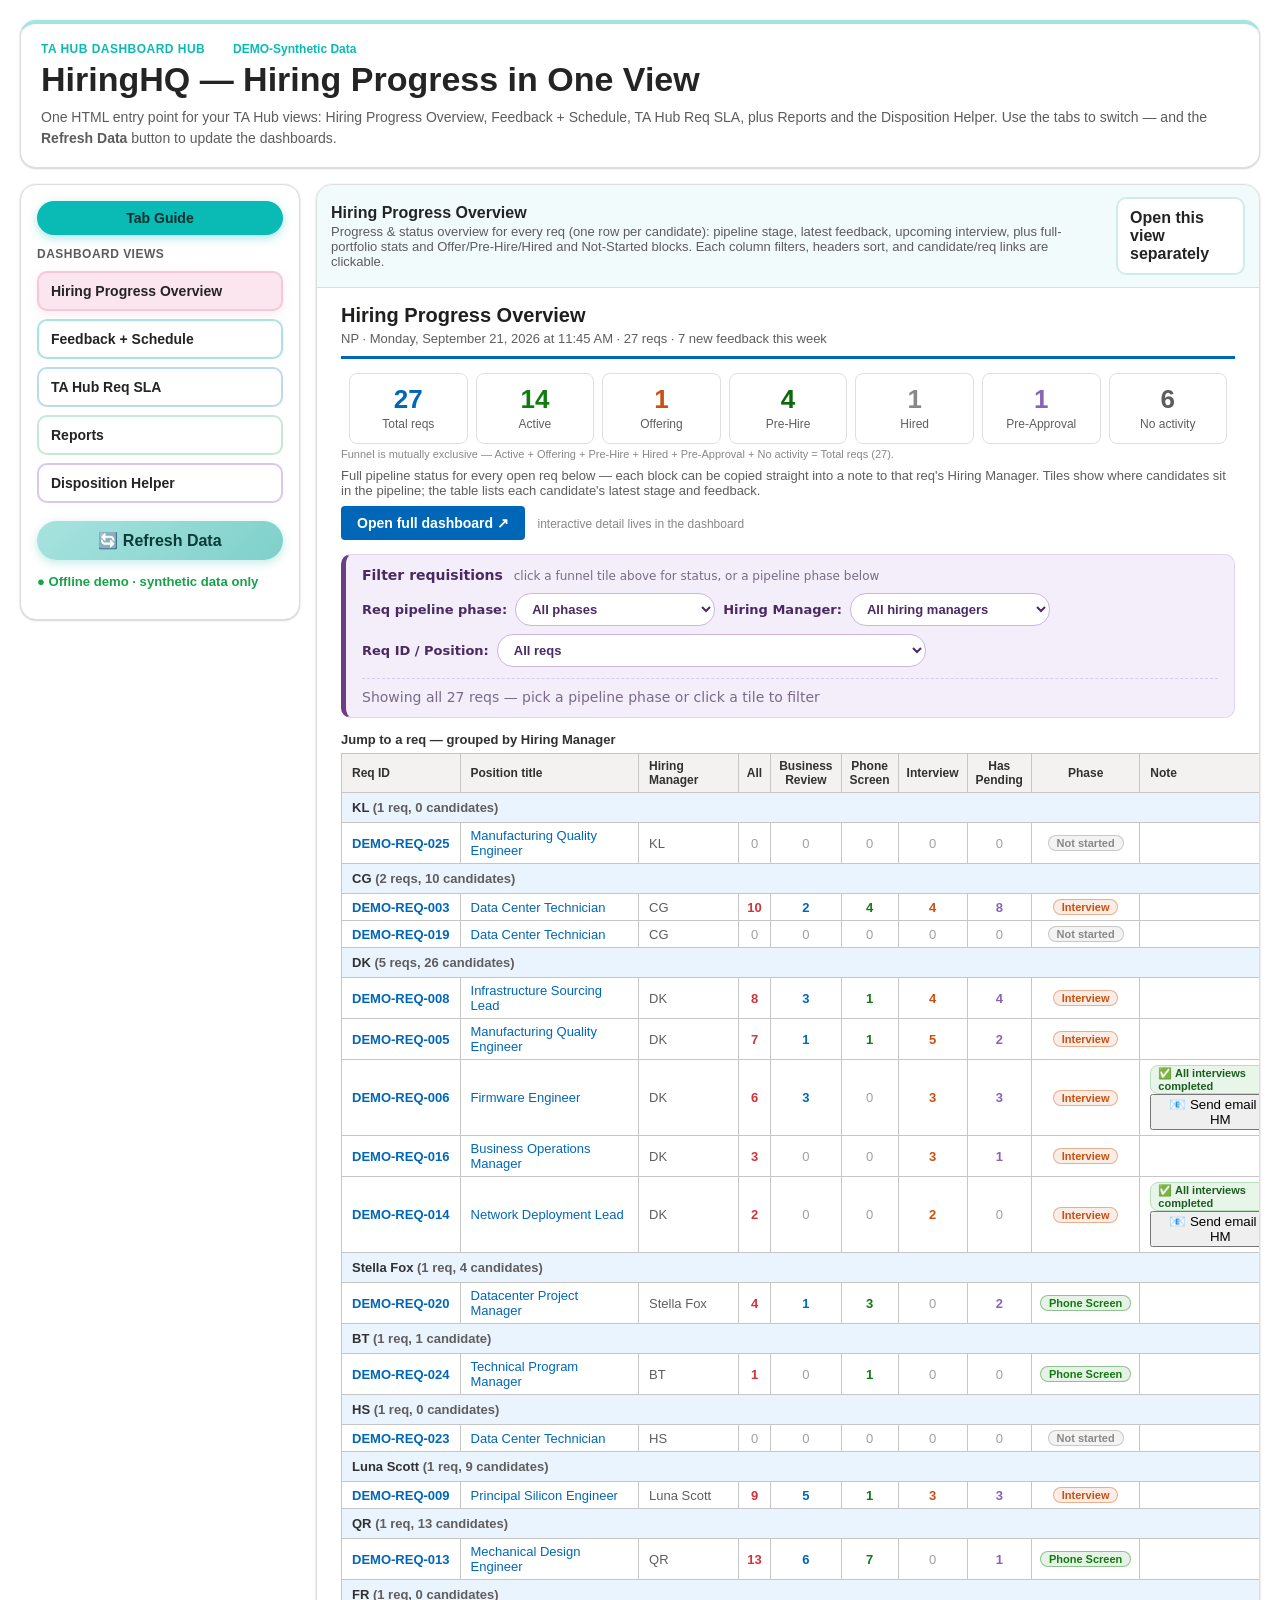
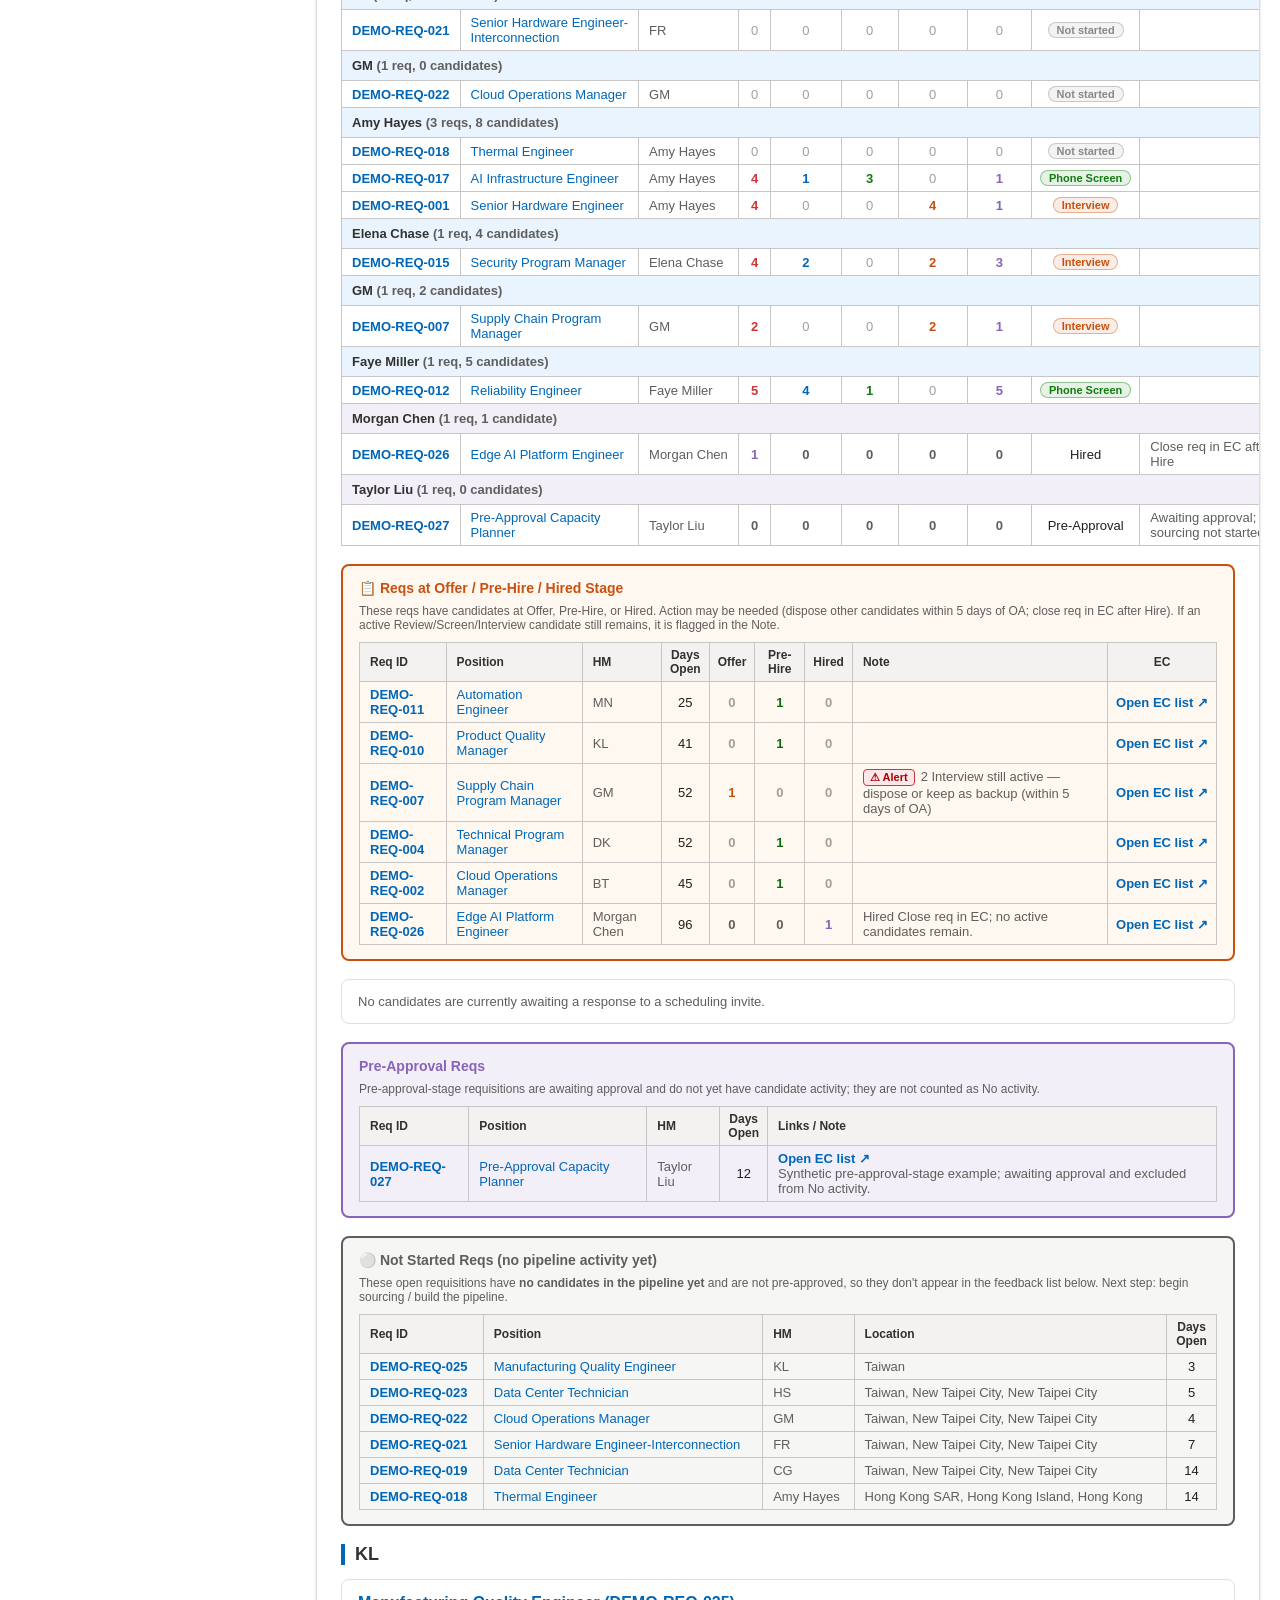
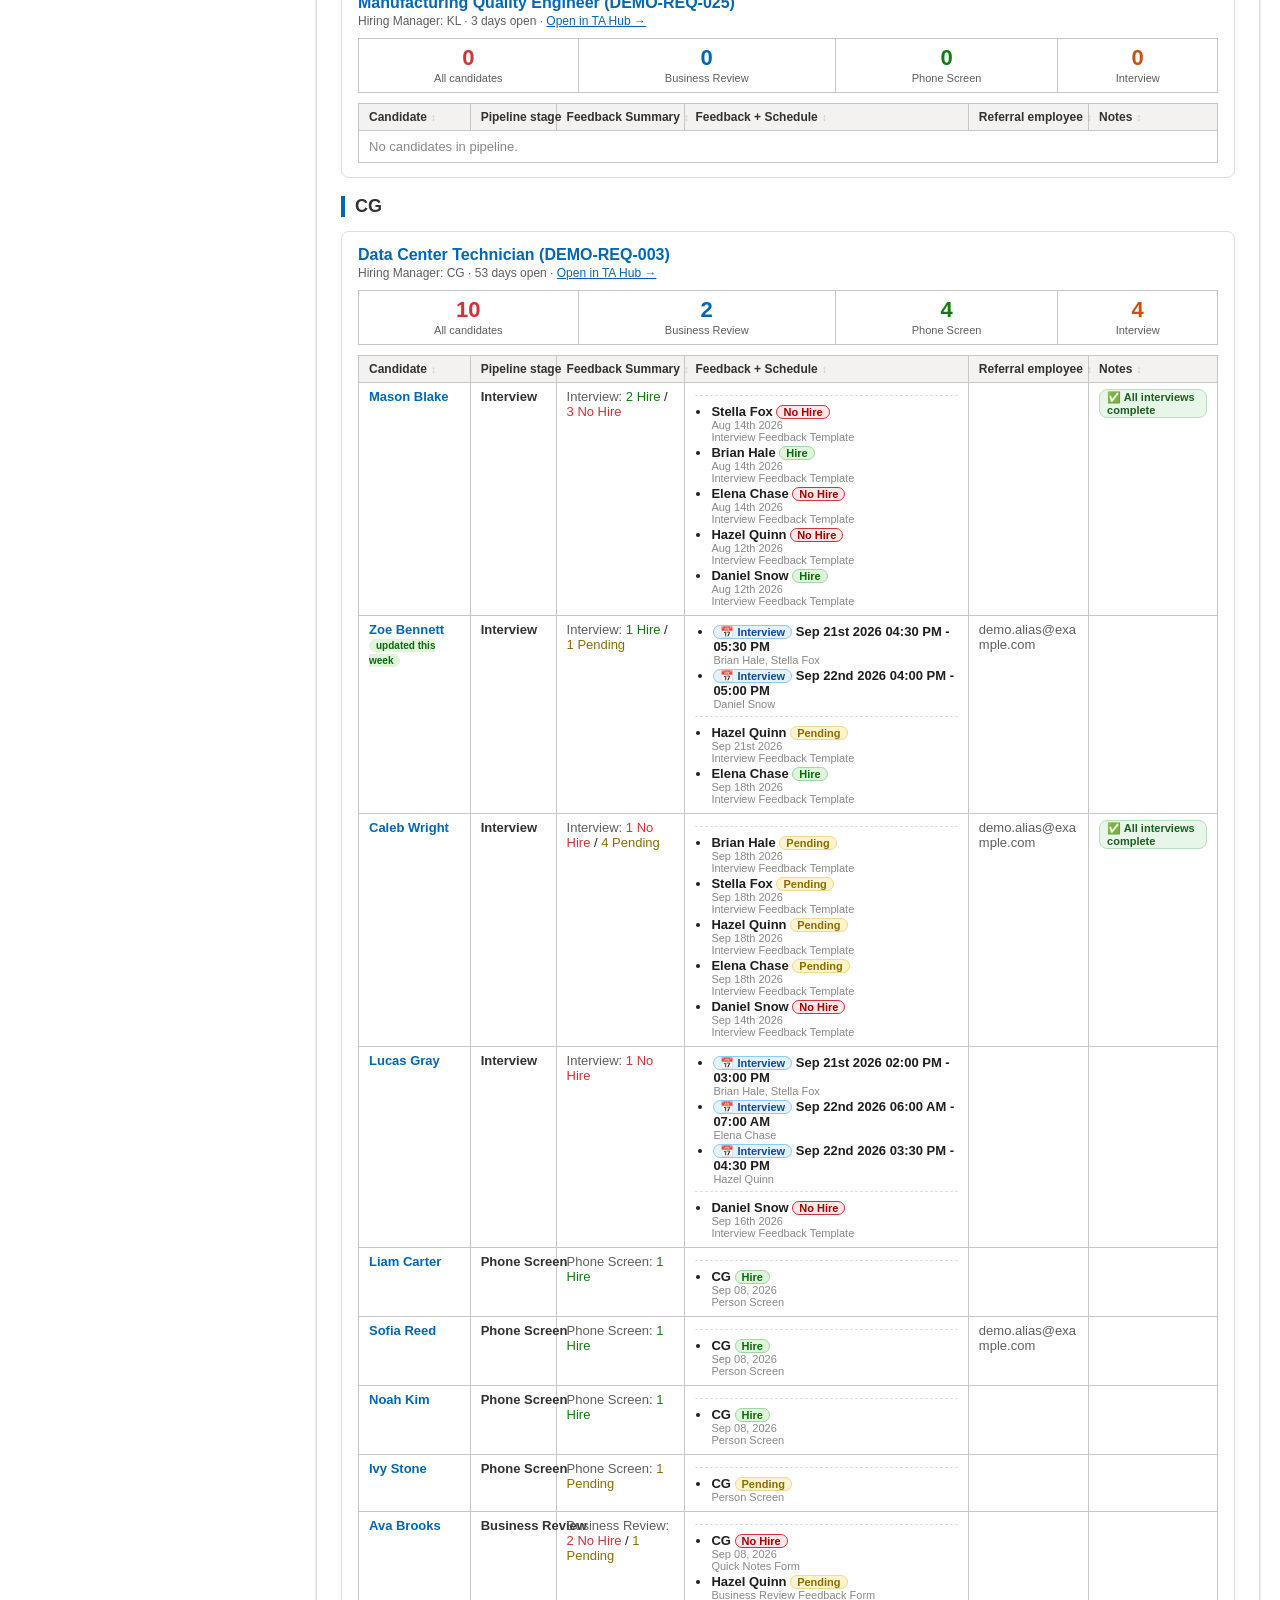
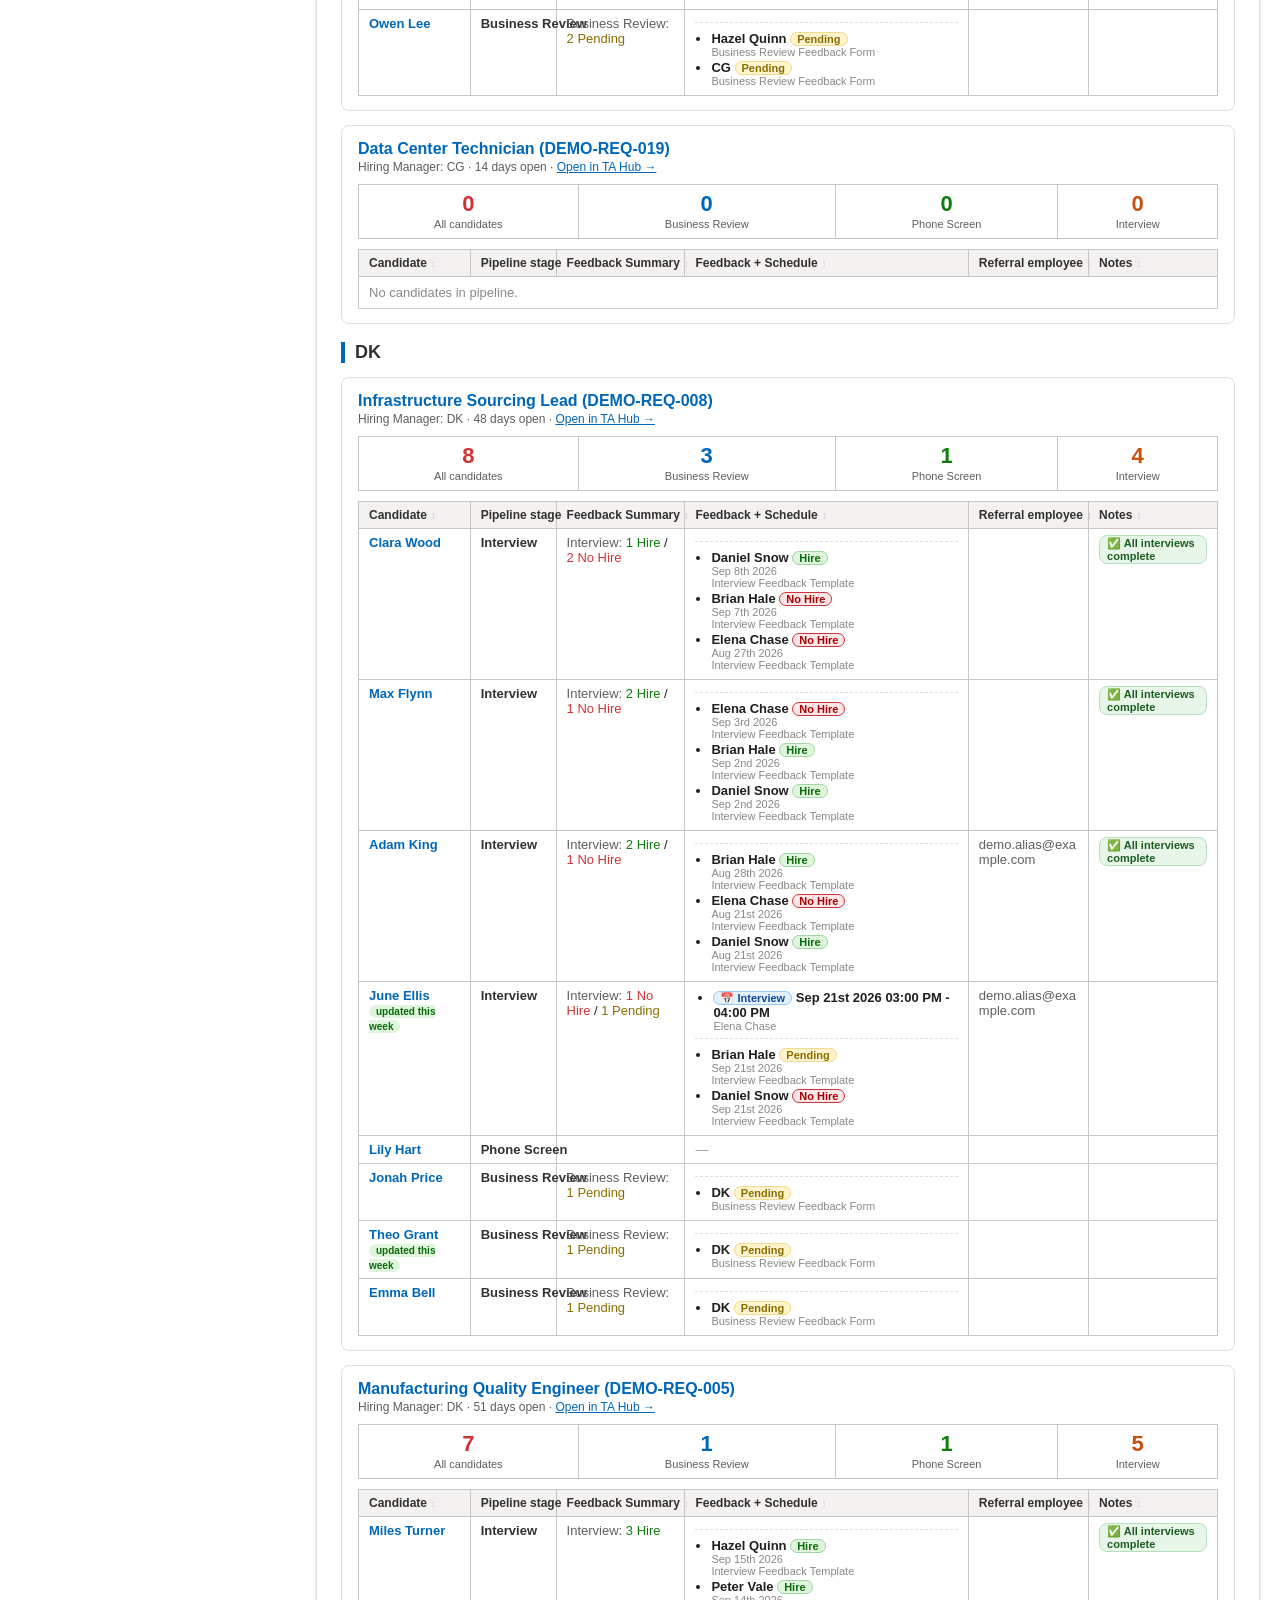
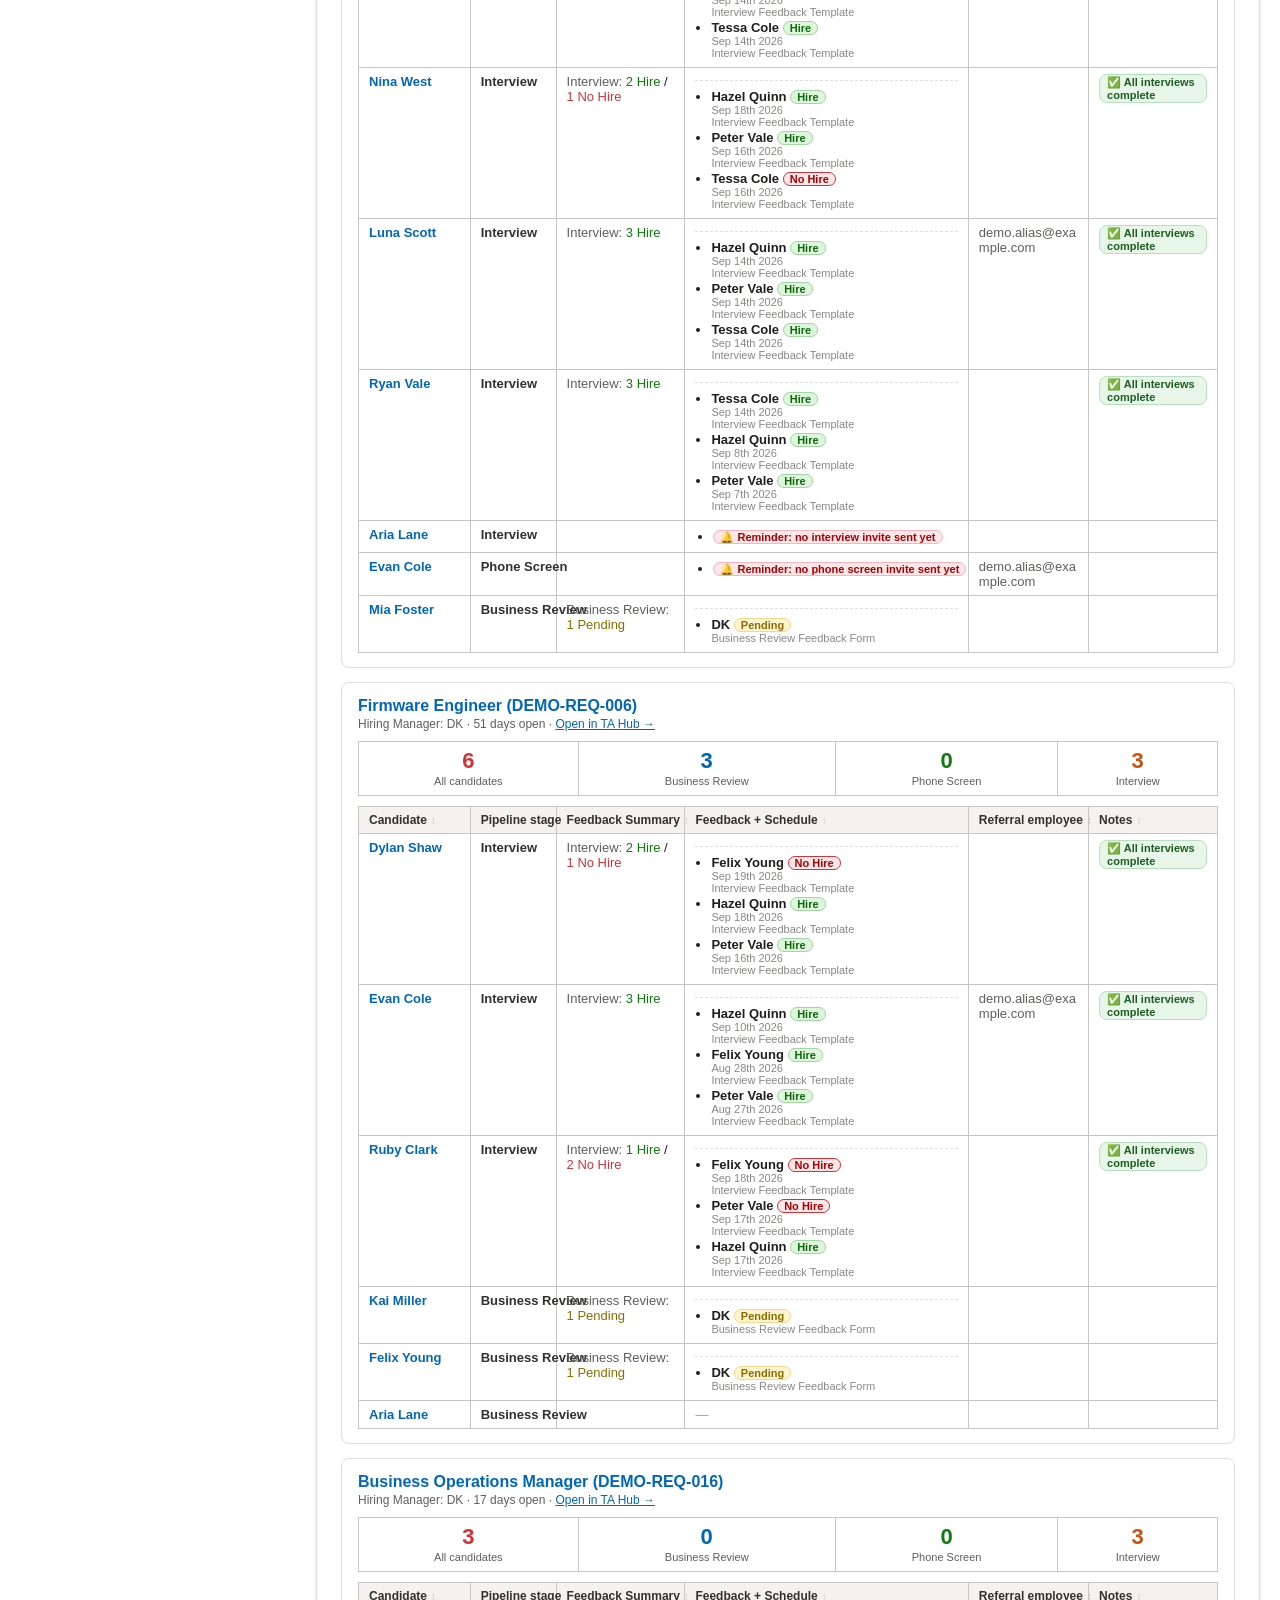
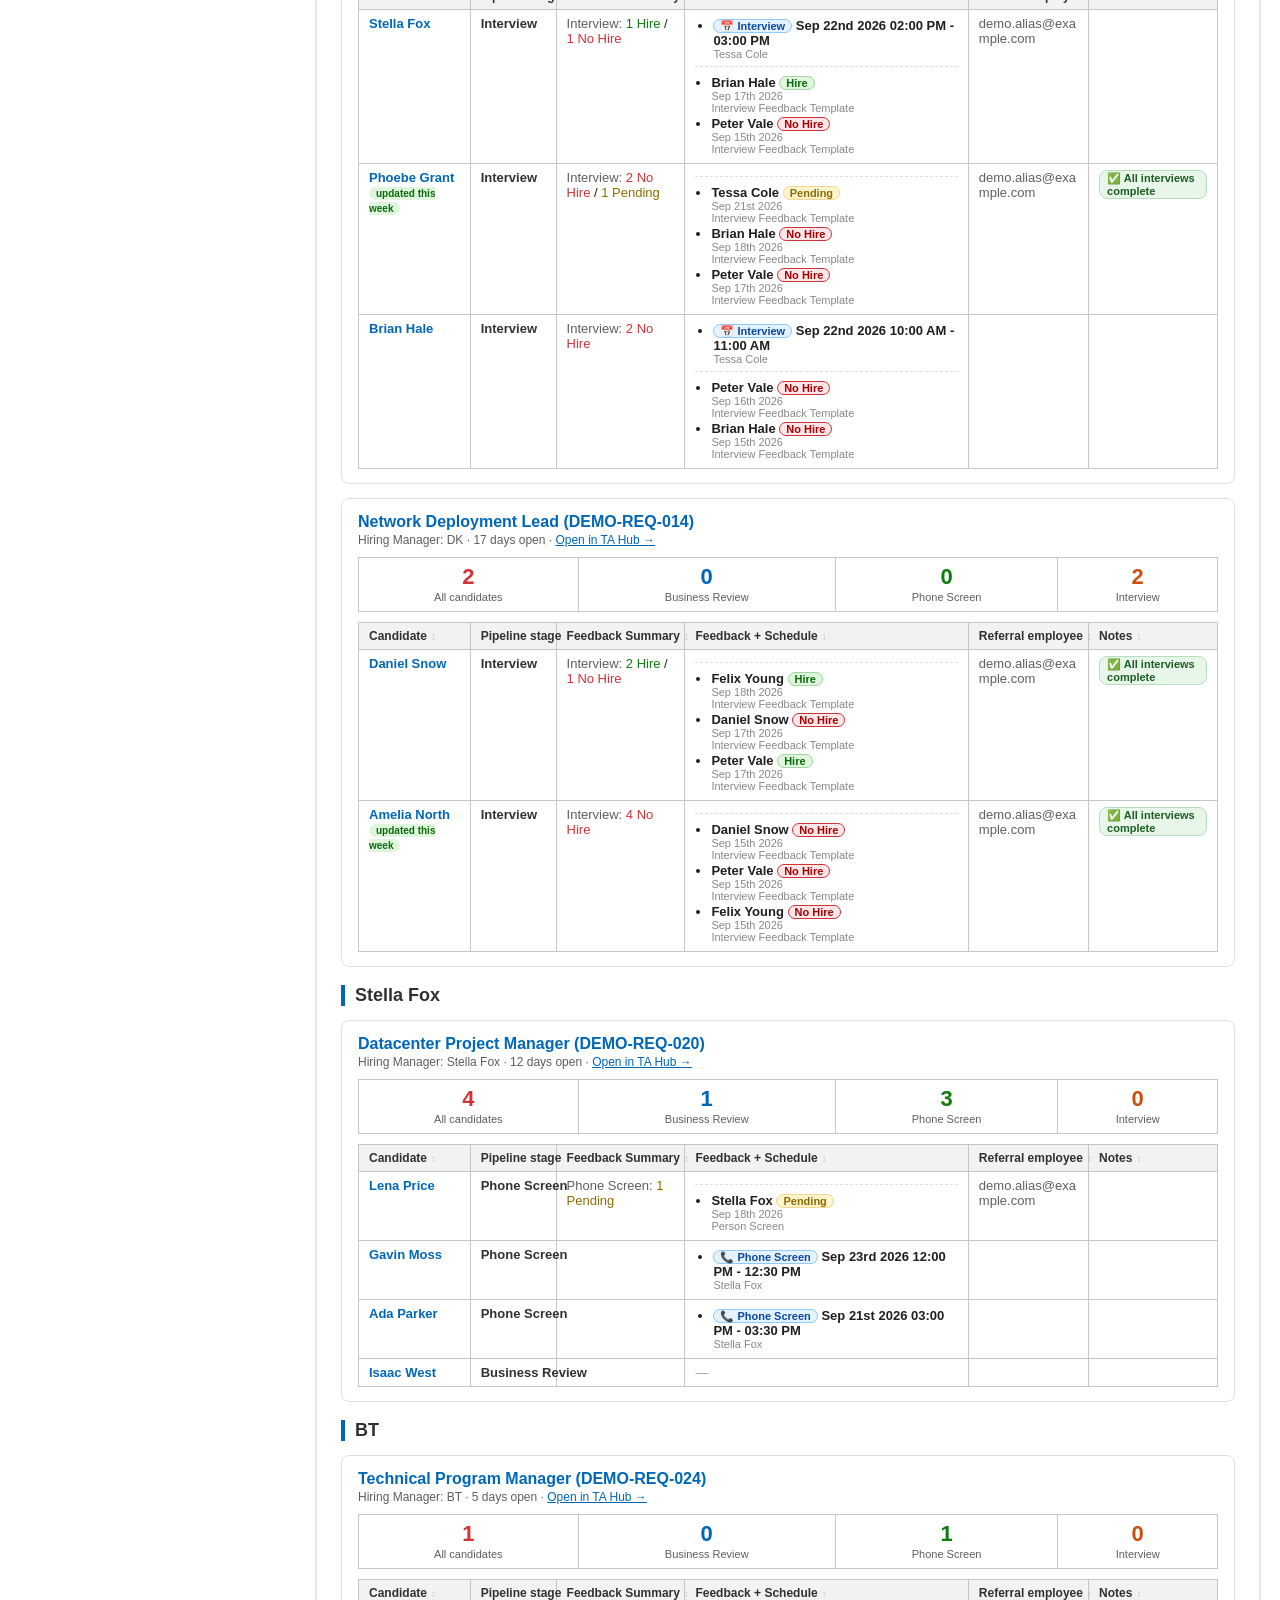
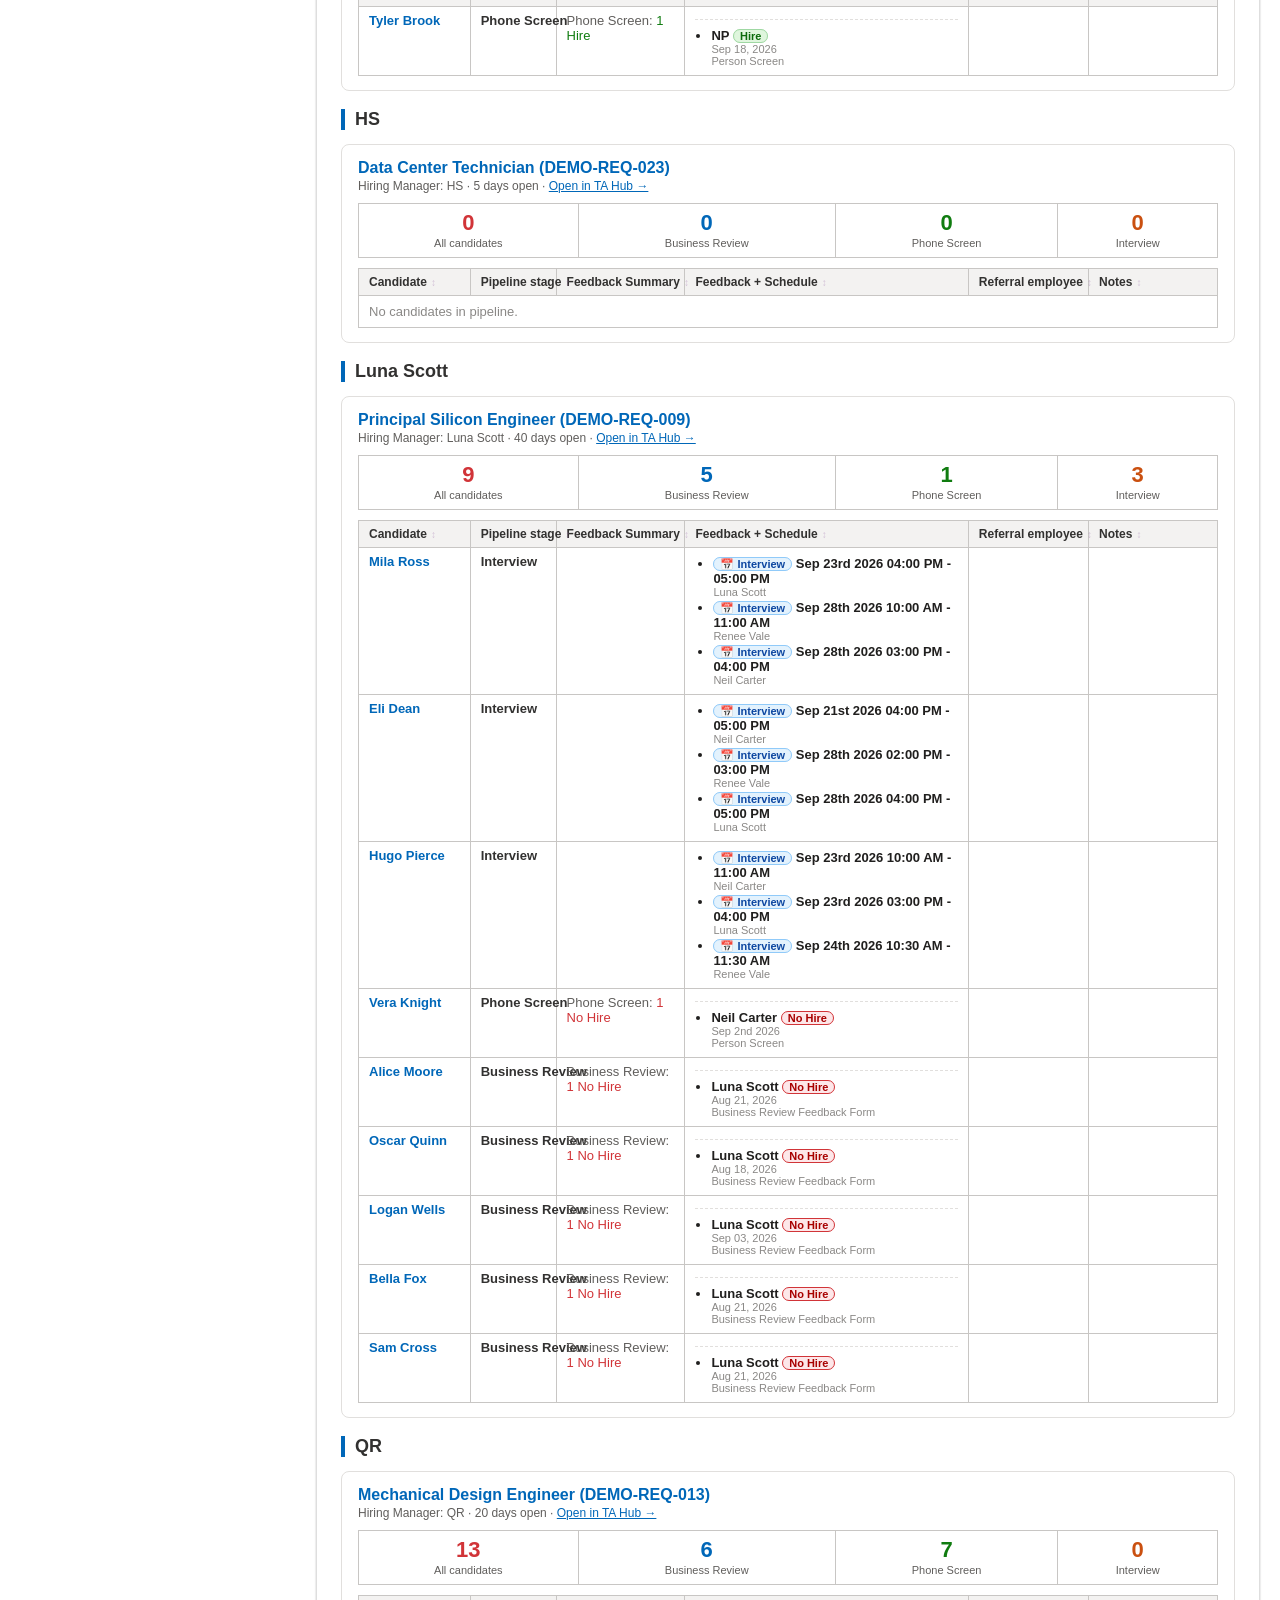
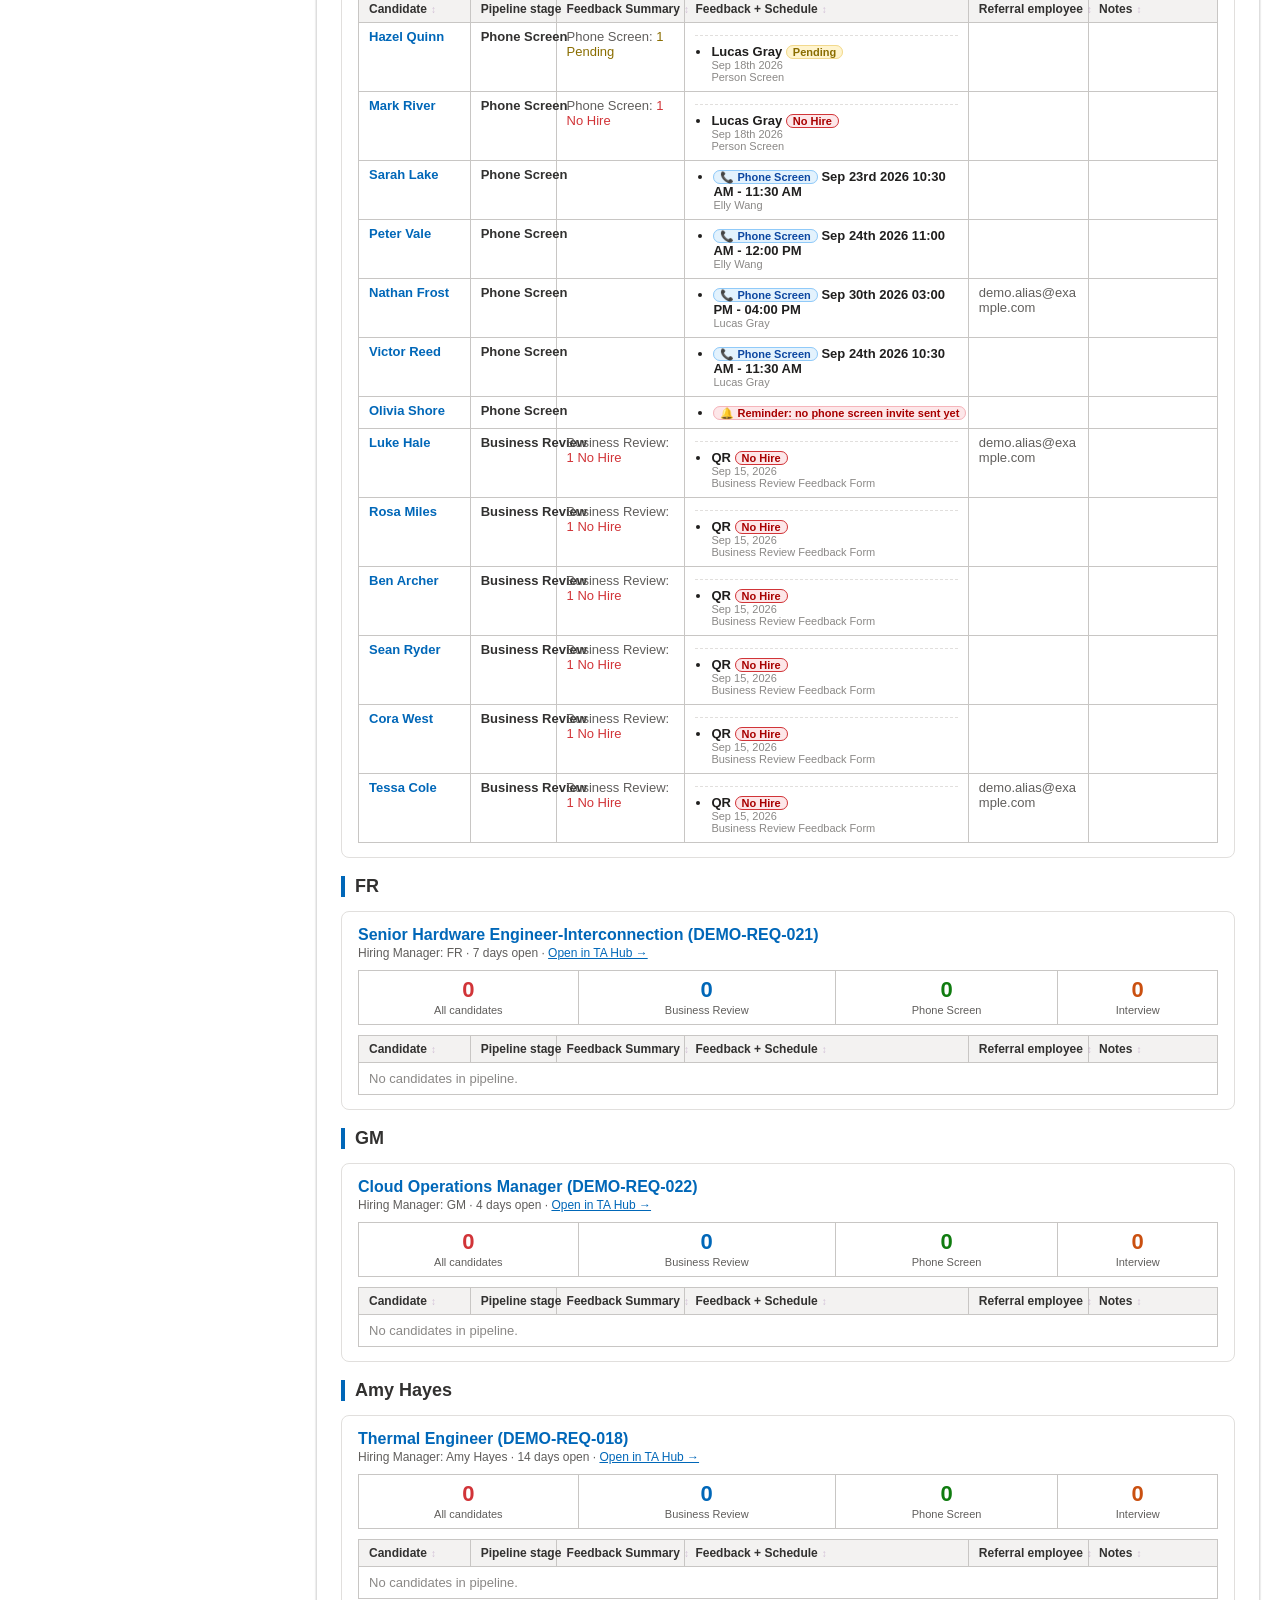
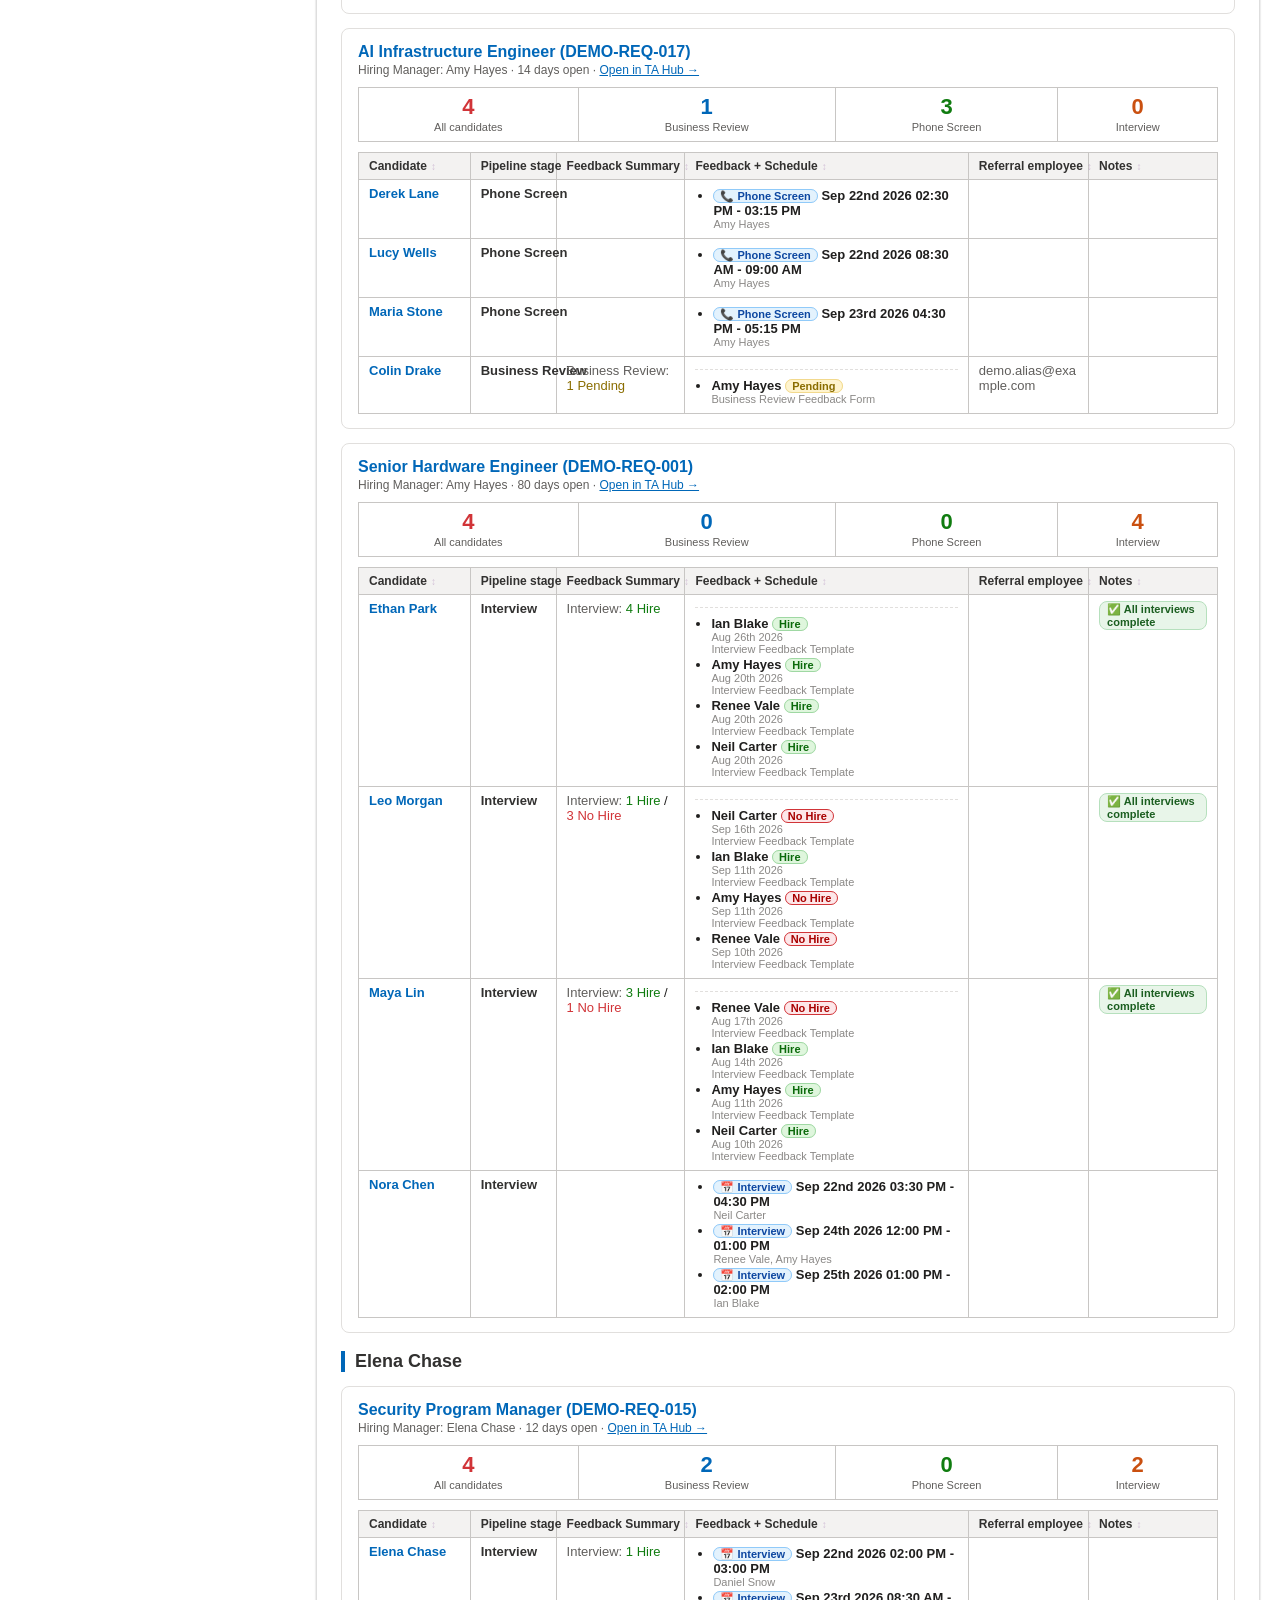
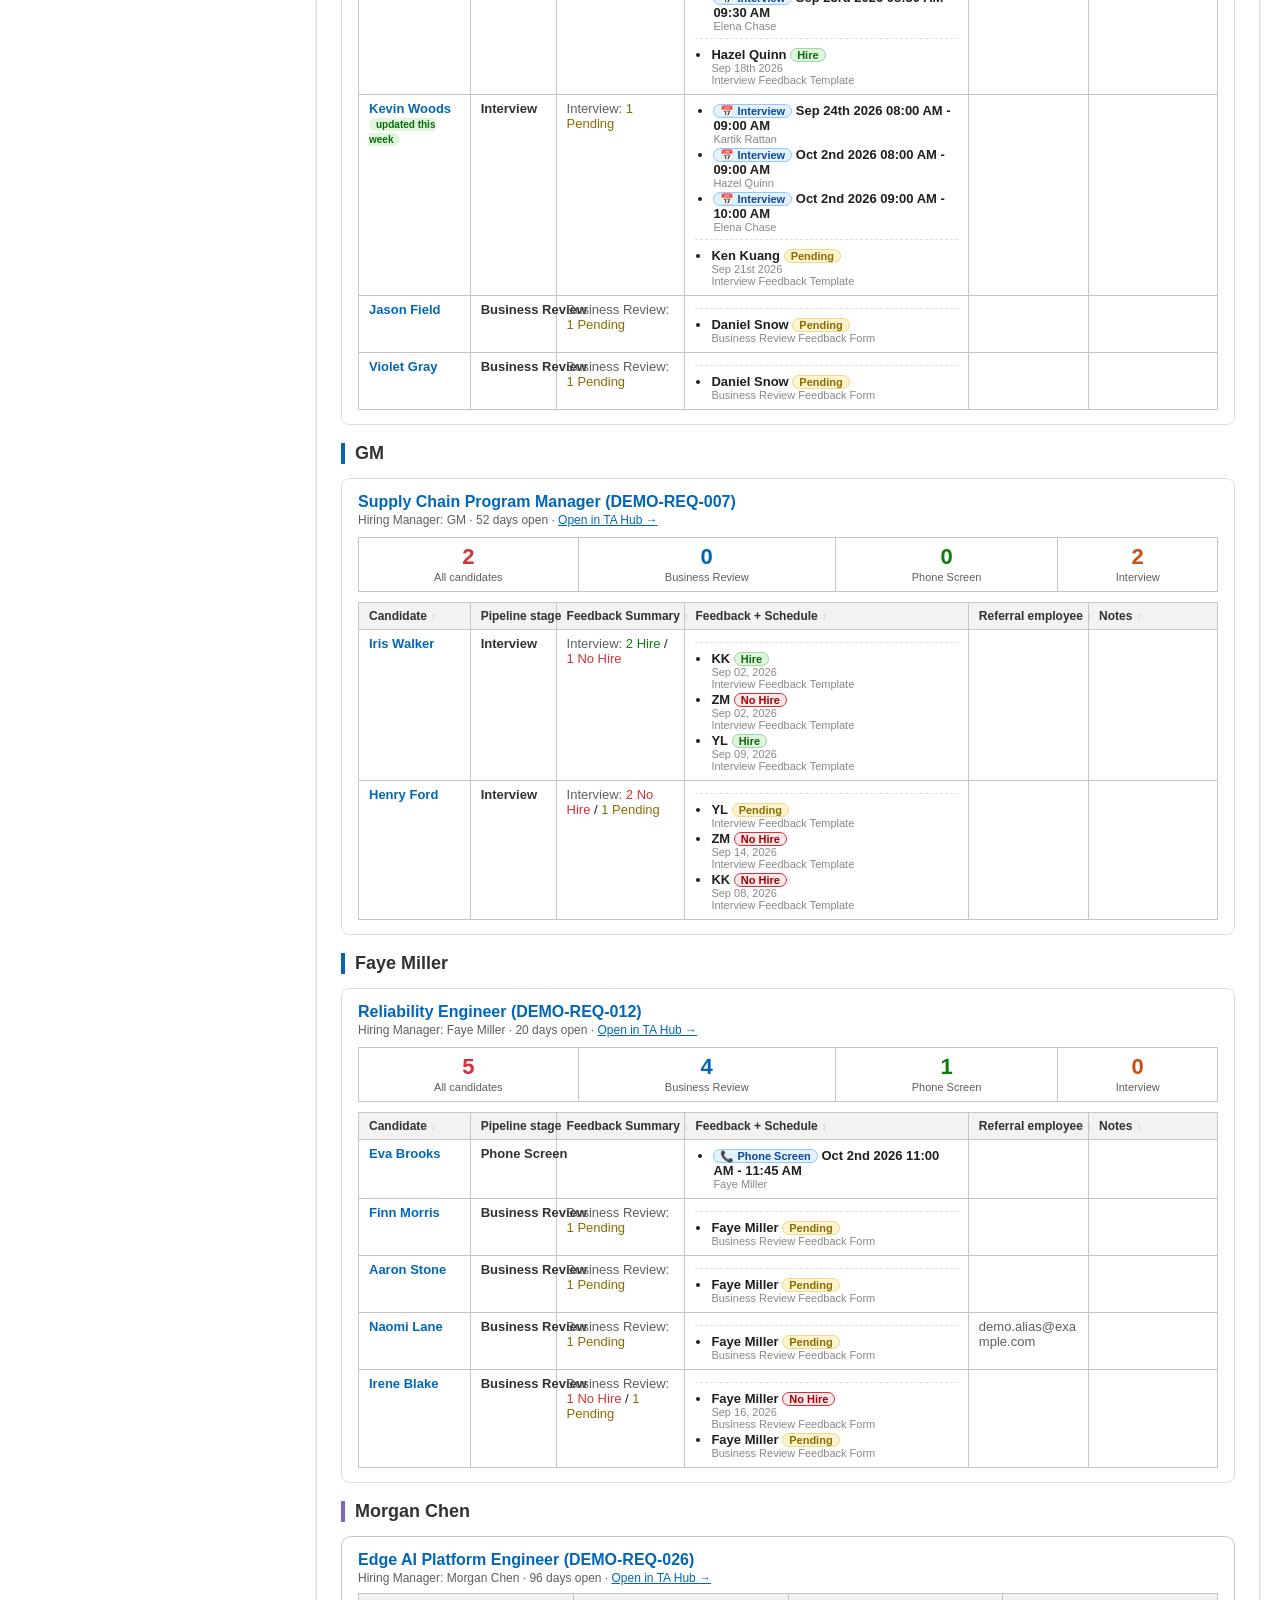
==== index.html @ 550f6b75 "HiringHQ TA Hub demo (synthetic data)" ====
<!doctype html>
<!--
  TA Hub 3-tab dashboard hub. Single entry page for:
  1. feedback-dashboard.html            (Feedback)
  2. clarice-official-dashboard.html    (TA Hub Req SLA, #req section)
  3. daily-report-table.html            (Hiring Progress Overview)
-->
<html lang="en">
<head>
  <meta charset="utf-8" />
  <meta name="viewport" content="width=device-width" />
  <title>HiringHQ — Hiring Progress in One View</title>
  <style>
    :root {
      color-scheme: light;
      --cp-bg: #f7f4ef;
      --cp-bg-elevated: #fcfbf8;
      --cp-surface: #ffffff;
      --cp-surface-soft: #f5f5f5;
      --cp-border: #dedede;
      --cp-border-strong: #919191;
      --cp-text: #242424;
      --cp-text-muted: #5c5c5c;
      --cp-text-soft: #6f6f6f;
      --cp-accent: #0abab5;
      --cp-accent-hover: #099e9a;
      --cp-accent-soft: rgba(10, 186, 181, 0.10);
      --cp-accent-fg: #ffffff;
      --cp-success: #16a34a;
      --cp-danger: #dc2626;
      --cp-warning: #f59e0b;
      --cp-link: #0078d4;
      --cp-shadow: 0 18px 48px rgba(0, 0, 0, 0.12);
      --cp-overlay: rgba(255, 255, 255, 0.8);
      --cp-panel: rgba(255, 255, 255, 0.86);
      --cp-panel-strong: rgba(255, 255, 255, 0.96);
      --cp-sheen: rgba(255, 255, 255, 0.55);
      --cp-highlight: rgba(10, 186, 181, 0.14);
    }
    html[data-theme="dark"] {
      color-scheme: dark;
      --cp-bg: #3d3b3a;
      --cp-bg-elevated: #343231;
      --cp-surface: #292929;
      --cp-surface-soft: #2e2e2e;
      --cp-border: #474747;
      --cp-border-strong: #5f5f5f;
      --cp-text: #dedede;
      --cp-text-muted: #919191;
      --cp-text-soft: #b0b0b0;
      --cp-accent: #5fe3dd;
      --cp-accent-hover: #7fe9e4;
      --cp-accent-soft: rgba(95, 227, 221, 0.16);
      --cp-accent-fg: #10302f;
      --cp-success: #4ade80;
      --cp-danger: #f87171;
      --cp-warning: #fbbf24;
      --cp-link: #4da6ff;
      --cp-shadow: 0 18px 48px rgba(0, 0, 0, 0.32);
      --cp-overlay: rgba(41, 41, 41, 0.88);
      --cp-panel: rgba(41, 41, 41, 0.72);
      --cp-panel-strong: rgba(41, 41, 41, 0.96);
      --cp-sheen: rgba(255, 255, 255, 0.04);
      --cp-highlight: rgba(95, 227, 221, 0.14);
    }

    * {
      box-sizing: border-box;
    }

    html,
    body {
      min-height: 100%;
    }

    body {
      margin: 0;
      background: #ffffff;
      color: var(--cp-text);
      font-family: "Segoe UI", Aptos, Calibri, -apple-system, BlinkMacSystemFont, sans-serif;
    }

    .shell {
      min-height: 100vh;
      display: flex;
      flex-direction: column;
      gap: 16px;
      padding: 20px;
    }

    .hero,
    .side-panel,
    .viewer {
      background: var(--cp-panel-strong);
      border: 1px solid var(--cp-border);
      border-radius: 16px;
      box-shadow: 0 0 2px rgba(0,0,0,0.12), 0 1px 2px rgba(0,0,0,0.14);
    }

    .hero {
      padding: 18px 20px;
      background: #ffffff;
      border-top: 4px solid color-mix(in srgb, var(--cp-accent) 38%, var(--cp-surface));
      position: relative;
    }

    .dashboard-layout {
      display: grid;
      grid-template-columns: 280px minmax(0, 1fr);
      gap: 16px;
      align-items: start;
      flex: 1;
    }

    .side-panel {
      position: sticky;
      top: 16px;
      padding: 16px;
      background: #ffffff;
    }

    .side-title {
      margin: 0 0 10px;
      color: var(--cp-text-muted);
      font-size: 12px;
      font-weight: 800;
      letter-spacing: .04em;
      text-transform: uppercase;
    }

    .hero-row {
      display: flex;
      align-items: flex-start;
      justify-content: space-between;
      gap: 16px;
      flex-wrap: wrap;
    }

    .eyebrow {
      margin: 0 0 4px;
      color: var(--cp-accent);
      font-size: 12px;
      font-weight: 800;
      letter-spacing: .04em;
      text-transform: uppercase;
    }

    .guide-link {
      display: block;
      width: 100%;
      text-align: center;
      margin-bottom: 12px;
      padding: 9px 16px;
      border-radius: 999px;
      background: var(--cp-accent);
      color: #05302e;
      font-weight: 700;
      font-size: 14px;
      text-decoration: none;
      box-shadow: 0 3px 10px rgba(10, 186, 181, 0.35);
      white-space: nowrap;
    }
    .guide-link:hover { filter: brightness(1.05); }
    html[data-theme="dark"] .guide-link { color: #05302e; }

    h1 {
      margin: 0;
      font-size: clamp(24px, 3vw, 34px);
      line-height: 1.15;
    }

    .sub {
      margin: 8px 0 0;
      color: var(--cp-text-muted);
      font-size: 14px;
      line-height: 1.5;
    }

    .tabbar {
      display: flex;
      flex-direction: column;
      gap: 8px;
    }

    button,
    .open-link {
      --tab-color: var(--cp-accent);
      border: 2px solid var(--tab-color);
      border-radius: 0.625rem;
      background: var(--cp-surface);
      color: var(--cp-text);
      cursor: pointer;
      font: inherit;
      font-weight: 700;
      padding: 10px 12px;
      text-decoration: none;
      user-select: none;
      -webkit-user-select: none;
    }

    .tabbar button {
      width: 100%;
      text-align: left;
      font-size: 14px;
      font-weight: 700;
    }

    button:hover,
    .open-link:hover {
      background: color-mix(in srgb, var(--tab-color) 12%, var(--cp-surface));
      border-color: var(--tab-color);
      color: var(--cp-text);
    }

    button.active {
      background: color-mix(in srgb, var(--tab-color) 46%, var(--cp-surface));
      border-color: var(--tab-color);
      color: var(--cp-text);
      box-shadow: 0 3px 10px color-mix(in srgb, var(--tab-color) 35%, transparent);
      font-weight: 800;
    }

    button[data-tab="combined"] {
      --tab-color: #a7e3df;   /* pastel tiffany */
    }

    button[data-tab="req"] {
      --tab-color: #bcd8f5;   /* pastel blue */
    }

    button[data-tab="daily"] {
      --tab-color: #f7c6d9;   /* pastel pink */
    }

    button[data-tab="disposition"] {
      --tab-color: #d9c6f2;   /* pastel purple */
    }

    button[data-tab="reports"] {
      --tab-color: #c6ead1;   /* pastel green */
    }

    /* Reports shown as an in-viewer panel (not the sidebar). Give it room + scroll + a max width. */
    .reports-panel {
      flex: 1;
      overflow: auto;
      padding: 22px 24px;
      max-width: 640px;
      margin-top: 0;
      border-top: none;
    }
    .reports-panel .rep-block { margin-bottom: 16px; }

    .open-link {
      --tab-color: #cfece9;   /* pastel tiffany, lighter */
    }

    .refreshbar {
      display: flex;
      align-items: stretch;
      flex-direction: column;
      gap: 14px;
      margin-top: 18px;
    }
    .refresh-btn {
      appearance: none;
      border: none;
      border-radius: 999px;
      padding: 10px 20px;
      font: inherit;
      font-weight: 800;
      color: #0b3b38;
      background: linear-gradient(135deg, #a7e3df, #7fd0ca);
      cursor: pointer;
      box-shadow: 0 3px 10px rgba(127, 208, 202, 0.45);
      transition: transform .05s, box-shadow .12s, opacity .12s;
    }
    .refresh-btn:hover:not(:disabled) { box-shadow: 0 4px 14px rgba(127, 208, 202, 0.6); }
    .refresh-btn:active:not(:disabled) { transform: translateY(1px); }
    .refresh-btn:disabled { opacity: .5; cursor: default; }
    .refresh-stop-btn {
      appearance: none; border: none; border-radius: 999px;
      padding: 10px 20px; font: inherit; font-weight: 800;
      color: #fff; cursor: pointer;
      background: linear-gradient(135deg, #ef5350, #d32f2f);
      box-shadow: 0 3px 10px rgba(211, 47, 47, 0.45);
    }
    .refresh-stop-btn:hover { filter: brightness(1.05); }
    .refresh-stop-btn:disabled { opacity: .6; cursor: default; }
    .server-status { font-size: .82rem; font-weight: 700; }
    .server-status.up { color: #16a34a; }
    .server-status.down { color: #dc2626; }
    .refresh-msg { font-size: .85rem; font-weight: 600; }
    .refresh-msg.ok { color: #16a34a; }
    .refresh-msg.warn { color: #b45309; }
    .log-toggle { font-size: .8rem; color: var(--cp-accent, #0b7285); }
    .refresh-help {
      margin-top: 10px;
      padding: 10px 14px;
      border-radius: 10px;
      background: #fff4f4;
      border: 1px solid #f5b5bb;
      color: #a80000;
      font-size: .85rem;
    }
    .refresh-help code { background: rgba(0,0,0,.06); padding: 1px 5px; border-radius: 5px; }
    .refresh-log {
      margin-top: 10px;
      max-height: 240px;
      overflow: auto;
      background: #0b1021;
      color: #d7e0ff;
      padding: 12px 14px;
      border-radius: 10px;
      font-size: .74rem;
      line-height: 1.45;
      white-space: pre-wrap;
      word-break: break-word;
    }

    /* Hiring Progress Report controls (sidebar block, below Refresh All) */
    .hm-report {
      margin-top: 18px;
      padding-top: 16px;
      border-top: 1px dashed var(--cp-border-strong);
      display: flex;
      flex-direction: column;
      gap: 10px;
    }
    .hm-report .hm-report-title { font-weight: 800; font-size: .95rem; color: var(--cp-text); margin: 0; }
    .hm-report .hm-report-sub { font-size: .78rem; color: var(--cp-text-muted); margin: -4px 0 2px; line-height: 1.4; }
    .hm-report .rep-block {
      background: var(--cp-surface);
      border: 1px solid var(--cp-border);
      border-radius: 10px;
      padding: 10px 11px;
      display: flex;
      flex-direction: column;
      gap: 8px;
    }
    .hm-report .rep-name { margin: 0; font-size: .82rem; font-weight: 800; color: var(--cp-text); }
    .hm-report .rep-desc { margin: -4px 0 0; font-size: .74rem; color: var(--cp-text-muted); line-height: 1.4; }
    .hm-report .rec-btn { --tab-color: #bcd8f5; color: #123a5e; background: linear-gradient(135deg, #bcd8f5, #9cc3ec); box-shadow: 0 3px 10px rgba(150, 190, 235, 0.4); }
    .hm-report .rec-sched { margin-top: 4px; padding-top: 8px; border-top: 1px dashed var(--cp-border); display: flex; flex-direction: column; gap: 7px; }
    .hm-report .rec-sched-row { font-size: .76rem; color: var(--cp-text-muted); font-weight: 600; display: flex; align-items: center; gap: 6px; flex-wrap: wrap; }
    .hm-report .rec-sched-row input[type="time"] { font: inherit; font-size: .8rem; padding: 4px 7px; border: 1.5px solid var(--cp-border-strong); border-radius: 8px; background: var(--cp-surface); color: var(--cp-text); }
    .hm-report .rec-time-field { display:inline-flex; align-items:center; gap:5px; padding:4px 7px; border:1.5px solid var(--cp-border-strong); border-radius:8px; background:var(--cp-surface); color:var(--cp-text); min-width:112px; }
    .hm-report .rec-time-field:focus-within { outline:2px solid var(--cp-accent); outline-offset:2px; }
    .hm-report .rec-time-field.invalid { border-color:#dc2626; box-shadow:0 0 0 1px #dc2626 inset; }
    .hm-report .rec-time-field input { font:inherit; font-size:.8rem; border:0; outline:0; background:transparent; color:inherit; width:72px; padding:0; }
    .hm-report .rec-time-icon { font-size:.85rem; line-height:1; }
    .hm-report .rec-set-btn { --tab-color: #c6ead1; color: #0b3b38; background: linear-gradient(135deg, #c6ead1, #a7d9b6); box-shadow: 0 3px 10px rgba(150, 200, 160, 0.4); font-size: .78rem; }
    .hm-report .rec-off-btn { --tab-color: #eee; color: #555; background: var(--cp-surface-soft); border: 1.5px solid var(--cp-border-strong); box-shadow: none; font-size: .78rem; }
    .hm-report .hm-stop-btn {
      align-self: flex-start;
      appearance: none; border: none; border-radius: 999px;
      padding: 8px 16px; font: inherit; font-weight: 800; font-size: .82rem;
      cursor: pointer; color: #fff;
      background: linear-gradient(135deg, #ef5350, #d32f2f);
      box-shadow: 0 3px 10px rgba(211, 47, 47, 0.4);
    }
    .hm-report .hm-stop-btn:hover { filter: brightness(1.05); }
    html[data-theme="dark"] .hm-report .rec-off-btn { color: var(--cp-text-muted); }
    .hm-report .rec-sched-status { font-size: .74rem; color: var(--cp-text-muted); line-height: 1.4; }
    .hm-report .rec-sched-status.on { color: #16a34a; font-weight: 700; }
    .hm-report .rec-sched-status.warn { color: #b45309; }
    .hm-report select {
      font: inherit;
      padding: 8px 10px;
      border: 2px solid var(--cp-border);
      border-radius: 10px;
      background: var(--cp-surface);
      color: var(--cp-text);
      width: 100%;
    }
    .hm-report .hm-btn-row { display: flex; flex-wrap: wrap; gap: 8px; }
    .hm-report .hm-btn {
      appearance: none; border: none; border-radius: 999px;
      padding: 8px 14px; font: inherit; font-weight: 800; font-size: .82rem;
      cursor: pointer; color: #0b3b38;
      background: linear-gradient(135deg, #c6ead1, #a7d9b6);
      box-shadow: 0 3px 10px rgba(150, 200, 160, 0.4);
      transition: transform .05s, box-shadow .12s, opacity .12s;
    }
    .hm-report .hm-btn[data-mode="review"] { color: #6b4e00; background: linear-gradient(135deg, #fde3a7, #f6d488); box-shadow: 0 3px 10px rgba(230, 200, 120, 0.4); }
    .hm-report .hm-btn:hover:not(:disabled) { transform: translateY(-1px); }
    .hm-report .hm-btn:disabled { opacity: .5; cursor: default; }
    .hm-report label.hm-chk { display: inline-flex; align-items: center; gap: 6px; font-size: .8rem; color: var(--cp-text-muted); font-weight: 600; cursor: pointer; }
    .hm-report .hm-msg { font-size: .82rem; font-weight: 600; }
    .hm-report .hm-msg.ok { color: #16a34a; }
    .hm-report .hm-msg.warn { color: #b45309; }
    .hm-report .hm-log {
      margin: 0; max-height: 200px; overflow: auto;
      background: #0b1021; color: #d7e0ff;
      padding: 10px 12px; border-radius: 10px;
      font-size: .72rem; line-height: 1.45;
      white-space: pre-wrap; word-break: break-word;
    }

    button:focus-visible,
    .open-link:focus-visible {
      outline: 2px solid var(--cp-accent);
      outline-offset: 2px;
    }

    .viewer {
      flex: 1;
      min-height: 720px;
      min-width: 0;
      overflow: hidden;
      display: flex;
      flex-direction: column;
    }

    .viewer-head {
      display: flex;
      align-items: center;
      justify-content: space-between;
      gap: 12px;
      padding: 12px 14px;
      border-bottom: 1px solid var(--cp-border);
      background: color-mix(in srgb, var(--cp-accent-soft) 58%, var(--cp-surface));
    }

    .viewer-title {
      font-weight: 800;
    }

    .viewer-desc {
      color: var(--cp-text-muted);
      font-size: 13px;
      margin-top: 2px;
    }

    iframe {
      width: 100%;
      flex: none;
      display: block;
      min-height: 680px;
      height: 680px;
      border: 0;
      background: var(--cp-surface);
    }

    @media (max-width: 800px) {
      .shell {
        padding: 12px;
      }

      .hero,
      .side-panel,
      .viewer {
        border-radius: 0.625rem;
      }

      .dashboard-layout {
        grid-template-columns: 1fr;
      }

      .side-panel {
        position: static;
      }

      .viewer-head {
        align-items: stretch;
        flex-direction: column;
      }

      .open-link {
        text-align: center;
      }
    }
  </style>
</head>
<body>
  <main class="shell">
    <section class="hero">
      <div class="hero-row">
        <div>
          <p class="eyebrow">TA Hub dashboard hub <span id="demoHeaderLabel" style="display:inline-block;margin-left:24px;text-transform:none;letter-spacing:normal">DEMO-Synthetic Data</span></p>
          <h1>HiringHQ — Hiring Progress in One View</h1>
          <p class="sub">One HTML entry point for your TA Hub views: Hiring Progress Overview, Feedback + Schedule, TA Hub Req SLA, plus Reports and the Disposition Helper. Use the tabs to switch — and the <strong>Refresh Data</strong> button to update the dashboards.</p>
        </div>
      </div>
    </section>

    <div class="dashboard-layout">
      <aside class="side-panel" aria-label="Dashboard controls">
        <a class="guide-link" href="guide.html" target="_blank" rel="noopener" title="What each tab is for — getting-started guide">Tab Guide</a>
        <p class="side-title">Dashboard views</p>
        <nav class="tabbar" aria-label="Dashboard views">
          <button type="button" class="active" data-tab="daily">Hiring Progress Overview</button>
          <button type="button" data-tab="combined">Feedback + Schedule</button>
          <button type="button" data-tab="req">TA Hub Req SLA</button>
          <button type="button" data-tab="reports">Reports</button>
          <button type="button" data-tab="disposition">Disposition Helper</button>
        </nav>
        <div class="refreshbar">
          <button type="button" id="refreshAllBtn" class="refresh-btn">🔄 Refresh Data</button>
          <button type="button" id="refreshStopBtn" class="refresh-stop-btn" style="display:none">⛔ Stop</button>
          <span id="serverStatus" class="server-status">● checking…</span>
          <span id="refreshMsg" class="refresh-msg"></span>
          <a href="#" id="toggleLog" class="log-toggle" style="display:none">show log</a>
        </div>
        <div id="refreshHelp" class="refresh-help" style="display:none">
          Refresh server offline — one-click refresh is disabled. Double-click <code>3. Start refresh server.cmd</code> in this folder (or run <code>2. Install once (double-click).cmd</code> once) to enable it. You can still browse the last-built dashboards below.
        </div>
        <pre id="refreshLog" class="refresh-log" style="display:none"></pre>
      </aside>

      <section class="viewer" aria-live="polite">
        <div class="viewer-head">
          <div>
            <div class="viewer-title" id="viewerTitle">Hiring Progress Overview</div>
            <div class="viewer-desc" id="viewerDesc">Progress &amp; status overview for every req.</div>
          </div>
          <a class="open-link" id="openLink" href="daily-report-table.html" target="_blank" rel="noopener">Open this view separately</a>
        </div>
        <iframe id="dashboardFrame" title="Hiring Progress Overview" src="daily-report-table.html"></iframe>

        <div class="hm-report reports-panel" id="reportsPanel" style="display:none">
          <div class="rep-block">
            <p class="rep-name">Daily · Recruiter</p>
            <p class="rep-desc">Hiring Progress Overview report — your whole portfolio, emailed to you.</p>
            <div class="hm-btn-row">
              <button type="button" class="hm-btn rec-btn" data-mode="email">Email to Me now</button>
            </div>
            <div class="rec-sched">
              <label class="rec-sched-row">Auto-send each weekday at
                <span class="rec-time-field" id="recTimeField"><input type="text" id="recTime" value="01:00 PM" inputmode="text" autocomplete="off" aria-label="Auto-send time in English 12-hour format, for example 01:00 PM" pattern="^(0?[1-9]|1[0-2]):[0-5][0-9]\\s?(AM|PM|am|pm)$"><span class="rec-time-icon" aria-hidden="true">🕐</span></span>
              </label>
              <div class="hm-btn-row">
                <button type="button" class="hm-btn rec-set-btn" id="recSchedSet">Set schedule</button>
                <button type="button" class="hm-btn rec-off-btn" id="recSchedOff">Turn off</button>
              </div>
              <span id="recSchedStatus" class="rec-sched-status">Checking current schedule…</span>
            </div>
          </div>

          <div class="rep-block">
            <p class="rep-name">Weekly · Hiring Manager</p>
            <p class="rep-desc">Per-HM Hiring Progress report. Save it as an Outlook email draft, or email a copy to yourself.</p>
            <select id="hmSelect" title="Select a Hiring Manager (default: All)">
              <option value="all">All HMs</option>
            </select>
            <div class="hm-btn-row">
              <button type="button" class="hm-btn" data-mode="draft">Save Email Draft</button>
              <button type="button" class="hm-btn" data-mode="review">Email to Myself</button>
            </div>
          </div>

          <label class="hm-chk" title="On = re-scrape latest data (a single HM scrapes only that HM's reqs). Off = use existing data on disk."><input type="checkbox" id="hmFresh" checked> Fetch latest data</label>
          <button type="button" class="hm-stop-btn" id="hmStop" style="display:none">⛔ Stop</button>
          <span id="hmMsg" class="hm-msg"></span>
          <pre id="hmLog" class="hm-log" style="display:none"></pre>
        </div>
      </section>
    </div>
  <footer id="demoDisclaimer" style="margin-top:20px;padding:16px 0;border-top:1px solid var(--cp-border);color:var(--cp-text-muted);font-size:12px;line-height:1.6">Disclaimer: All candidate, requisition, interview, and hiring information shown in this demo is synthetic data generated for demonstration purposes only.</footer>
  </main>

  <!-- DEMO-LOCAL-ASSETS:START --><script src="demo-data.js"></script><script src="demo-email.js"></script><script src="demo-runtime.js"></script><script src="demo-hub.js"></script><!-- DEMO-LOCAL-ASSETS:END --></body>
</html>
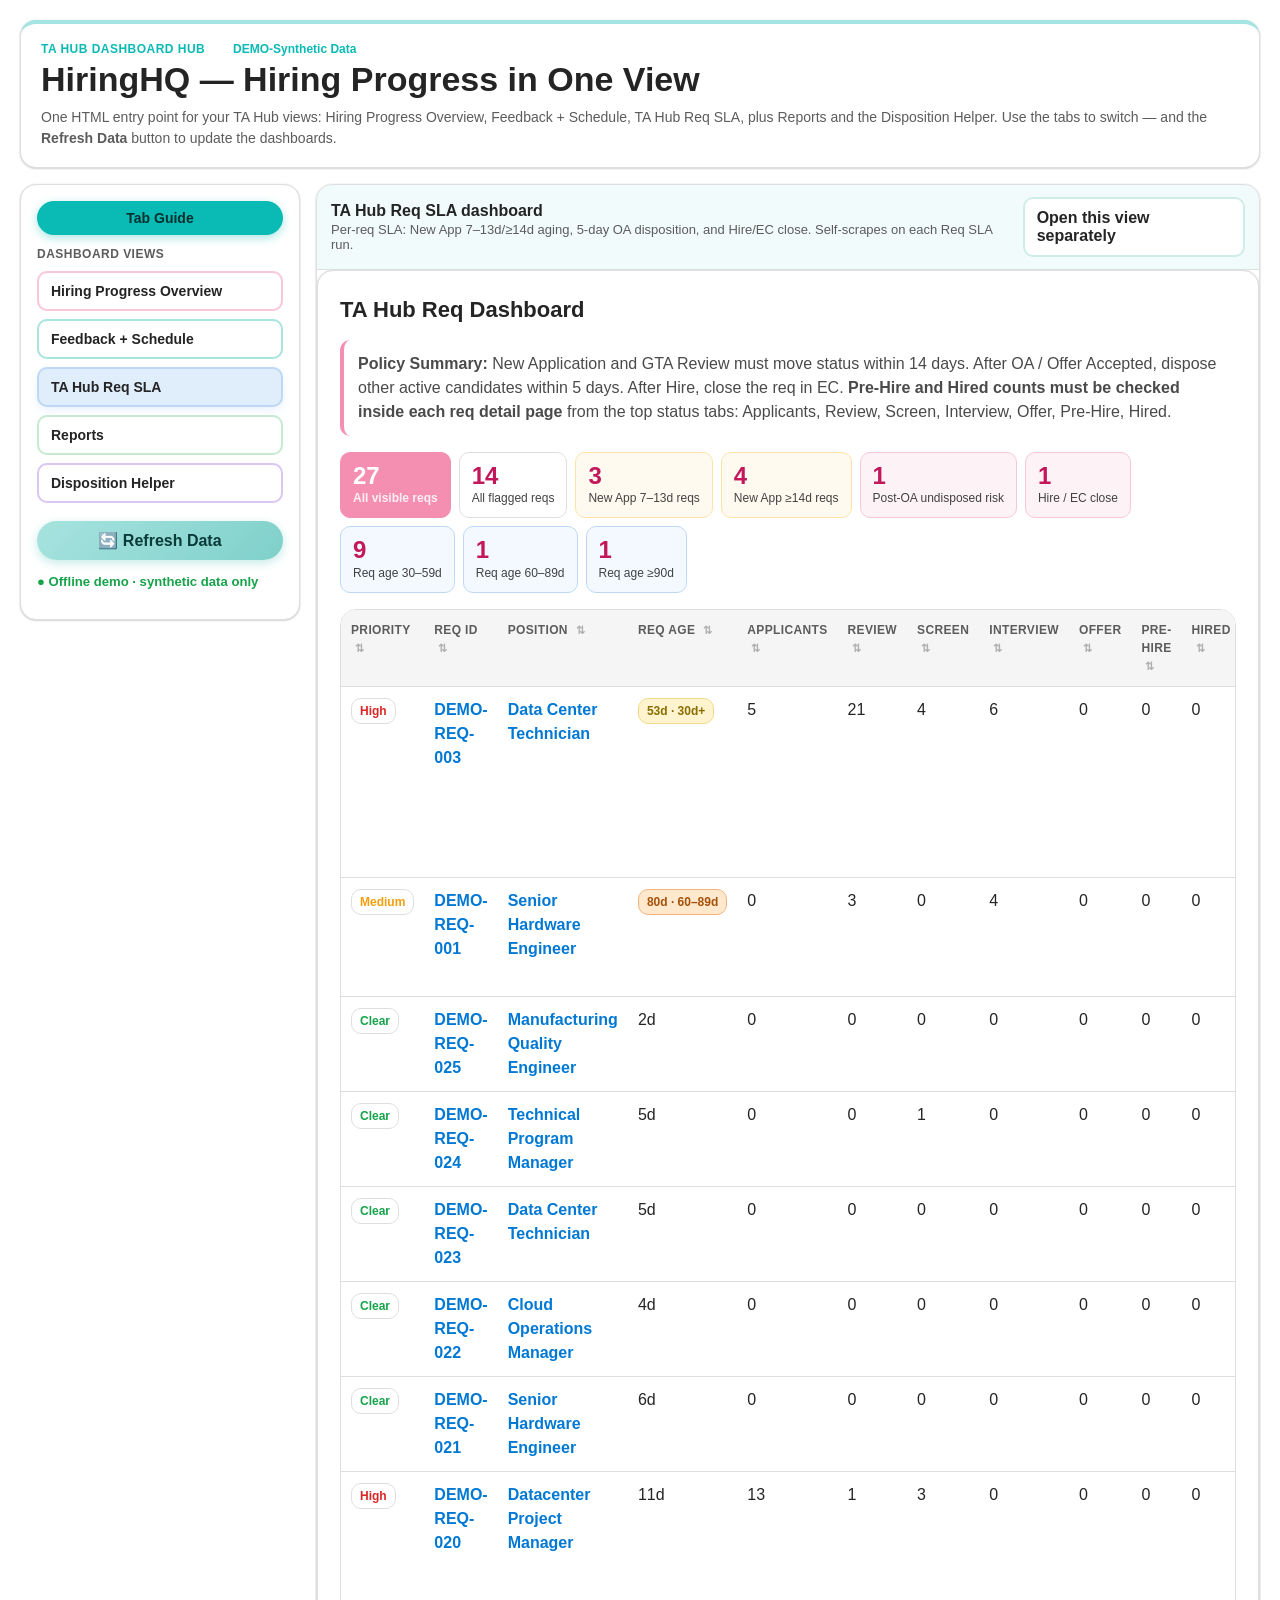
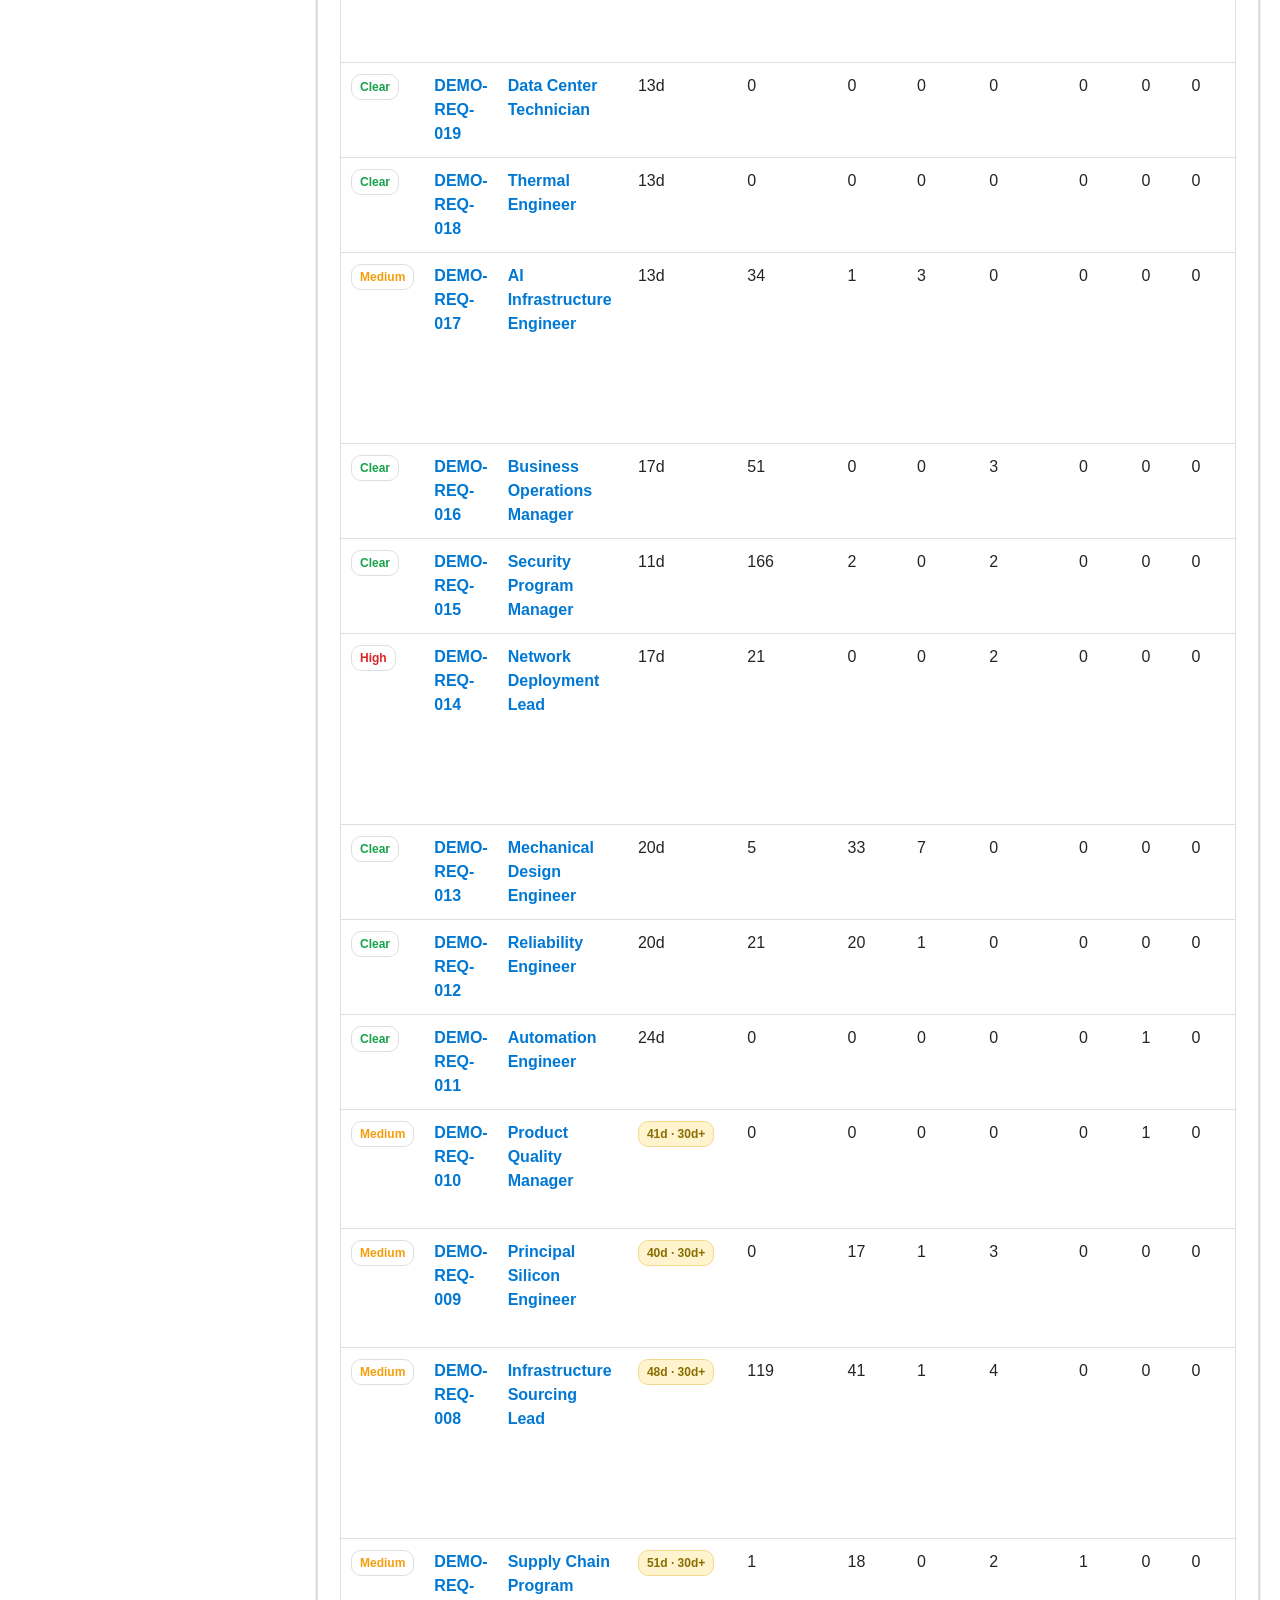
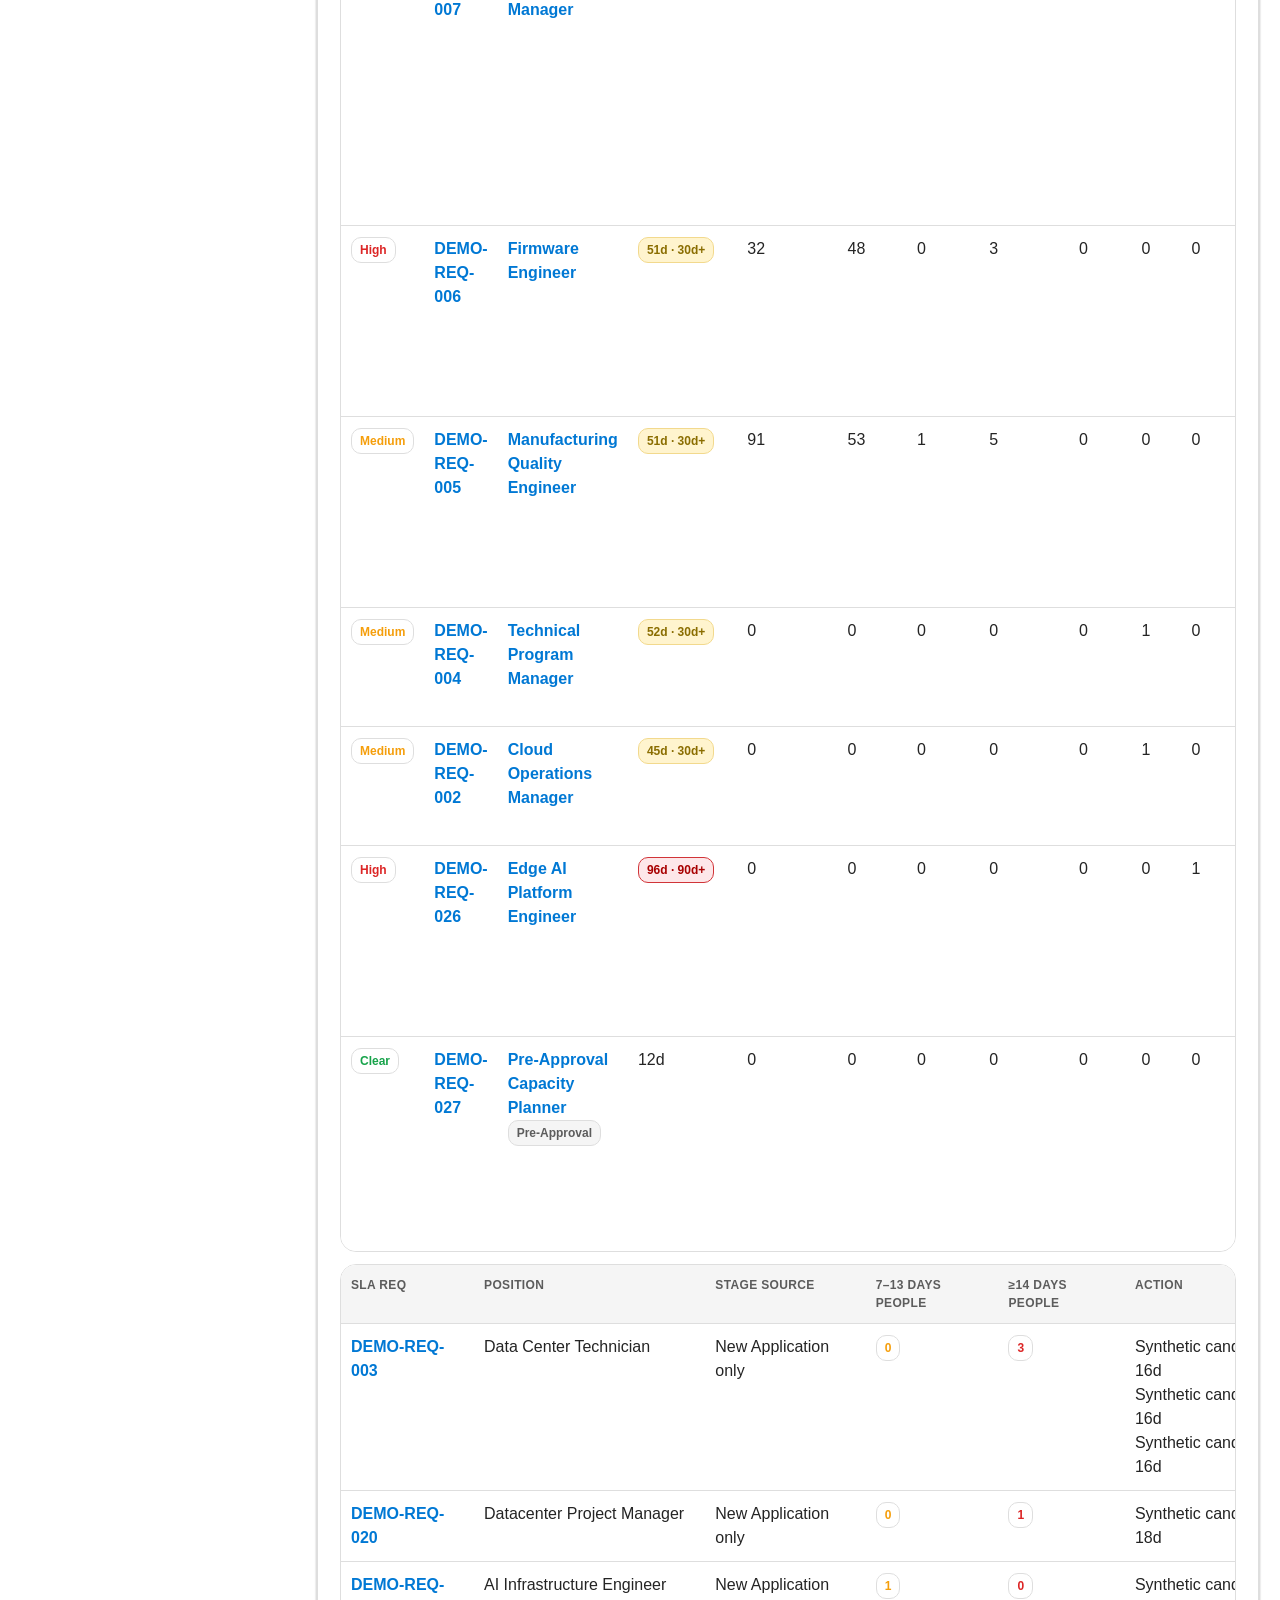
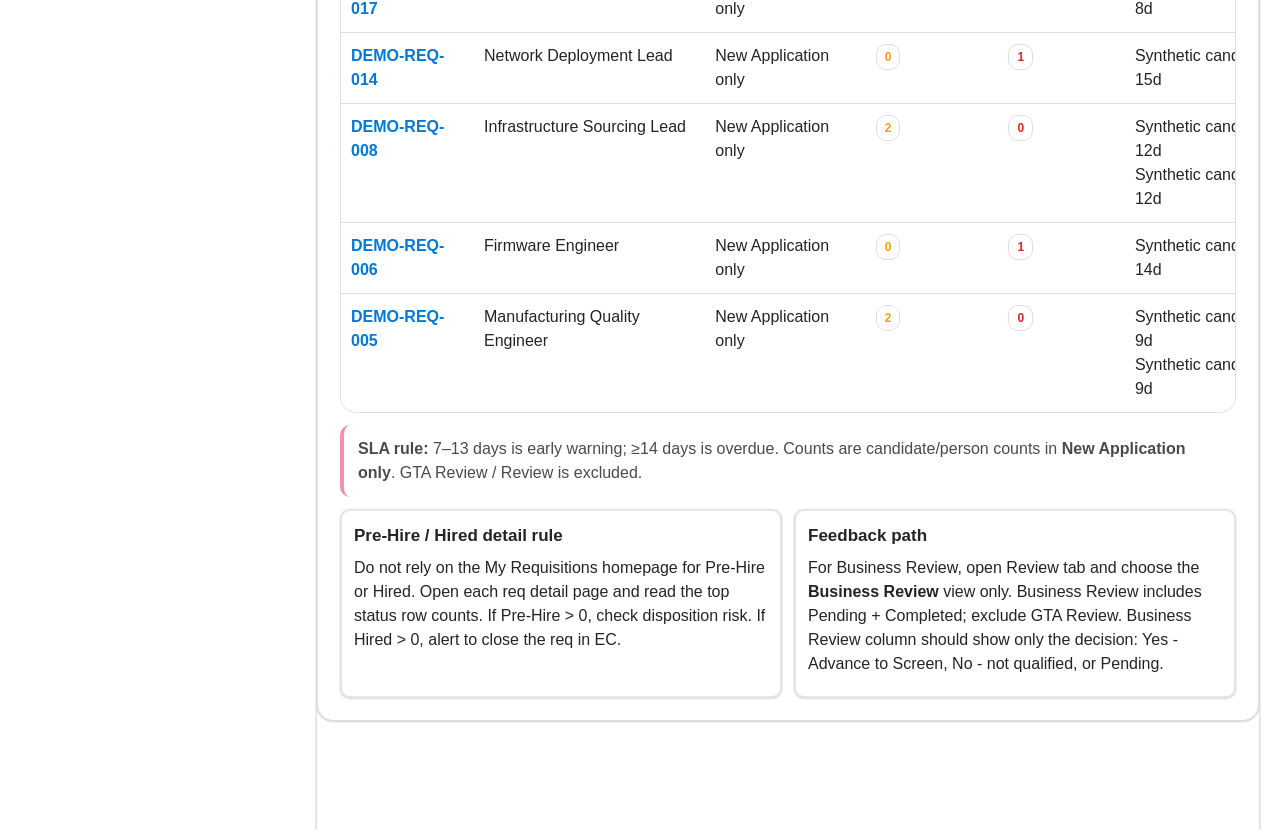
==== commit 77c68445: "Publish safe HiringHQ demo Co-authored-by: Copilot <223556219+Copilot@users.noreply.github.com>" ====
--- a/index.html
+++ b/index.html
@@ -1,563 +1,9 @@
-<!doctype html>
-<!--
-  TA Hub 3-tab dashboard hub. Single entry page for:
-  1. feedback-dashboard.html            (Feedback)
-  2. clarice-official-dashboard.html    (TA Hub Req SLA, #req section)
-  3. daily-report-table.html            (Hiring Progress Overview)
--->
-<html lang="en">
-<head>
-  <meta charset="utf-8" />
-  <meta name="viewport" content="width=device-width" />
-  <title>HiringHQ — Hiring Progress in One View</title>
-  <style>
-    :root {
-      color-scheme: light;
-      --cp-bg: #f7f4ef;
-      --cp-bg-elevated: #fcfbf8;
-      --cp-surface: #ffffff;
-      --cp-surface-soft: #f5f5f5;
-      --cp-border: #dedede;
-      --cp-border-strong: #919191;
-      --cp-text: #242424;
-      --cp-text-muted: #5c5c5c;
-      --cp-text-soft: #6f6f6f;
-      --cp-accent: #0abab5;
-      --cp-accent-hover: #099e9a;
-      --cp-accent-soft: rgba(10, 186, 181, 0.10);
-      --cp-accent-fg: #ffffff;
-      --cp-success: #16a34a;
-      --cp-danger: #dc2626;
-      --cp-warning: #f59e0b;
-      --cp-link: #0078d4;
-      --cp-shadow: 0 18px 48px rgba(0, 0, 0, 0.12);
-      --cp-overlay: rgba(255, 255, 255, 0.8);
-      --cp-panel: rgba(255, 255, 255, 0.86);
-      --cp-panel-strong: rgba(255, 255, 255, 0.96);
-      --cp-sheen: rgba(255, 255, 255, 0.55);
-      --cp-highlight: rgba(10, 186, 181, 0.14);
-    }
-    html[data-theme="dark"] {
-      color-scheme: dark;
-      --cp-bg: #3d3b3a;
-      --cp-bg-elevated: #343231;
-      --cp-surface: #292929;
-      --cp-surface-soft: #2e2e2e;
-      --cp-border: #474747;
-      --cp-border-strong: #5f5f5f;
-      --cp-text: #dedede;
-      --cp-text-muted: #919191;
-      --cp-text-soft: #b0b0b0;
-      --cp-accent: #5fe3dd;
-      --cp-accent-hover: #7fe9e4;
-      --cp-accent-soft: rgba(95, 227, 221, 0.16);
-      --cp-accent-fg: #10302f;
-      --cp-success: #4ade80;
-      --cp-danger: #f87171;
-      --cp-warning: #fbbf24;
-      --cp-link: #4da6ff;
-      --cp-shadow: 0 18px 48px rgba(0, 0, 0, 0.32);
-      --cp-overlay: rgba(41, 41, 41, 0.88);
-      --cp-panel: rgba(41, 41, 41, 0.72);
-      --cp-panel-strong: rgba(41, 41, 41, 0.96);
-      --cp-sheen: rgba(255, 255, 255, 0.04);
-      --cp-highlight: rgba(95, 227, 221, 0.14);
-    }
-
-    * {
-      box-sizing: border-box;
-    }
-
-    html,
-    body {
-      min-height: 100%;
-    }
-
-    body {
-      margin: 0;
-      background: #ffffff;
-      color: var(--cp-text);
-      font-family: "Segoe UI", Aptos, Calibri, -apple-system, BlinkMacSystemFont, sans-serif;
-    }
-
-    .shell {
-      min-height: 100vh;
-      display: flex;
-      flex-direction: column;
-      gap: 16px;
-      padding: 20px;
-    }
-
-    .hero,
-    .side-panel,
-    .viewer {
-      background: var(--cp-panel-strong);
-      border: 1px solid var(--cp-border);
-      border-radius: 16px;
-      box-shadow: 0 0 2px rgba(0,0,0,0.12), 0 1px 2px rgba(0,0,0,0.14);
-    }
-
-    .hero {
-      padding: 18px 20px;
-      background: #ffffff;
-      border-top: 4px solid color-mix(in srgb, var(--cp-accent) 38%, var(--cp-surface));
-      position: relative;
-    }
-
-    .dashboard-layout {
-      display: grid;
-      grid-template-columns: 280px minmax(0, 1fr);
-      gap: 16px;
-      align-items: start;
-      flex: 1;
-    }
-
-    .side-panel {
-      position: sticky;
-      top: 16px;
-      padding: 16px;
-      background: #ffffff;
-    }
-
-    .side-title {
-      margin: 0 0 10px;
-      color: var(--cp-text-muted);
-      font-size: 12px;
-      font-weight: 800;
-      letter-spacing: .04em;
-      text-transform: uppercase;
-    }
-
-    .hero-row {
-      display: flex;
-      align-items: flex-start;
-      justify-content: space-between;
-      gap: 16px;
-      flex-wrap: wrap;
-    }
-
-    .eyebrow {
-      margin: 0 0 4px;
-      color: var(--cp-accent);
-      font-size: 12px;
-      font-weight: 800;
-      letter-spacing: .04em;
-      text-transform: uppercase;
-    }
-
-    .guide-link {
-      display: block;
-      width: 100%;
-      text-align: center;
-      margin-bottom: 12px;
-      padding: 9px 16px;
-      border-radius: 999px;
-      background: var(--cp-accent);
-      color: #05302e;
-      font-weight: 700;
-      font-size: 14px;
-      text-decoration: none;
-      box-shadow: 0 3px 10px rgba(10, 186, 181, 0.35);
-      white-space: nowrap;
-    }
-    .guide-link:hover { filter: brightness(1.05); }
-    html[data-theme="dark"] .guide-link { color: #05302e; }
-
-    h1 {
-      margin: 0;
-      font-size: clamp(24px, 3vw, 34px);
-      line-height: 1.15;
-    }
-
-    .sub {
-      margin: 8px 0 0;
-      color: var(--cp-text-muted);
-      font-size: 14px;
-      line-height: 1.5;
-    }
-
-    .tabbar {
-      display: flex;
-      flex-direction: column;
-      gap: 8px;
-    }
-
-    button,
-    .open-link {
-      --tab-color: var(--cp-accent);
-      border: 2px solid var(--tab-color);
-      border-radius: 0.625rem;
-      background: var(--cp-surface);
-      color: var(--cp-text);
-      cursor: pointer;
-      font: inherit;
-      font-weight: 700;
-      padding: 10px 12px;
-      text-decoration: none;
-      user-select: none;
-      -webkit-user-select: none;
-    }
-
-    .tabbar button {
-      width: 100%;
-      text-align: left;
-      font-size: 14px;
-      font-weight: 700;
-    }
-
-    button:hover,
-    .open-link:hover {
-      background: color-mix(in srgb, var(--tab-color) 12%, var(--cp-surface));
-      border-color: var(--tab-color);
-      color: var(--cp-text);
-    }
-
-    button.active {
-      background: color-mix(in srgb, var(--tab-color) 46%, var(--cp-surface));
-      border-color: var(--tab-color);
-      color: var(--cp-text);
-      box-shadow: 0 3px 10px color-mix(in srgb, var(--tab-color) 35%, transparent);
-      font-weight: 800;
-    }
-
-    button[data-tab="combined"] {
-      --tab-color: #a7e3df;   /* pastel tiffany */
-    }
-
-    button[data-tab="req"] {
-      --tab-color: #bcd8f5;   /* pastel blue */
-    }
-
-    button[data-tab="daily"] {
-      --tab-color: #f7c6d9;   /* pastel pink */
-    }
-
-    button[data-tab="disposition"] {
-      --tab-color: #d9c6f2;   /* pastel purple */
-    }
-
-    button[data-tab="reports"] {
-      --tab-color: #c6ead1;   /* pastel green */
-    }
-
-    /* Reports shown as an in-viewer panel (not the sidebar). Give it room + scroll + a max width. */
-    .reports-panel {
-      flex: 1;
-      overflow: auto;
-      padding: 22px 24px;
-      max-width: 640px;
-      margin-top: 0;
-      border-top: none;
-    }
-    .reports-panel .rep-block { margin-bottom: 16px; }
-
-    .open-link {
-      --tab-color: #cfece9;   /* pastel tiffany, lighter */
-    }
-
-    .refreshbar {
-      display: flex;
-      align-items: stretch;
-      flex-direction: column;
-      gap: 14px;
-      margin-top: 18px;
-    }
-    .refresh-btn {
-      appearance: none;
-      border: none;
-      border-radius: 999px;
-      padding: 10px 20px;
-      font: inherit;
-      font-weight: 800;
-      color: #0b3b38;
-      background: linear-gradient(135deg, #a7e3df, #7fd0ca);
-      cursor: pointer;
-      box-shadow: 0 3px 10px rgba(127, 208, 202, 0.45);
-      transition: transform .05s, box-shadow .12s, opacity .12s;
-    }
-    .refresh-btn:hover:not(:disabled) { box-shadow: 0 4px 14px rgba(127, 208, 202, 0.6); }
-    .refresh-btn:active:not(:disabled) { transform: translateY(1px); }
-    .refresh-btn:disabled { opacity: .5; cursor: default; }
-    .refresh-stop-btn {
-      appearance: none; border: none; border-radius: 999px;
-      padding: 10px 20px; font: inherit; font-weight: 800;
-      color: #fff; cursor: pointer;
-      background: linear-gradient(135deg, #ef5350, #d32f2f);
-      box-shadow: 0 3px 10px rgba(211, 47, 47, 0.45);
-    }
-    .refresh-stop-btn:hover { filter: brightness(1.05); }
-    .refresh-stop-btn:disabled { opacity: .6; cursor: default; }
-    .server-status { font-size: .82rem; font-weight: 700; }
-    .server-status.up { color: #16a34a; }
-    .server-status.down { color: #dc2626; }
-    .refresh-msg { font-size: .85rem; font-weight: 600; }
-    .refresh-msg.ok { color: #16a34a; }
-    .refresh-msg.warn { color: #b45309; }
-    .log-toggle { font-size: .8rem; color: var(--cp-accent, #0b7285); }
-    .refresh-help {
-      margin-top: 10px;
-      padding: 10px 14px;
-      border-radius: 10px;
-      background: #fff4f4;
-      border: 1px solid #f5b5bb;
-      color: #a80000;
-      font-size: .85rem;
-    }
-    .refresh-help code { background: rgba(0,0,0,.06); padding: 1px 5px; border-radius: 5px; }
-    .refresh-log {
-      margin-top: 10px;
-      max-height: 240px;
-      overflow: auto;
-      background: #0b1021;
-      color: #d7e0ff;
-      padding: 12px 14px;
-      border-radius: 10px;
-      font-size: .74rem;
-      line-height: 1.45;
-      white-space: pre-wrap;
-      word-break: break-word;
-    }
-
-    /* Hiring Progress Report controls (sidebar block, below Refresh All) */
-    .hm-report {
-      margin-top: 18px;
-      padding-top: 16px;
-      border-top: 1px dashed var(--cp-border-strong);
-      display: flex;
-      flex-direction: column;
-      gap: 10px;
-    }
-    .hm-report .hm-report-title { font-weight: 800; font-size: .95rem; color: var(--cp-text); margin: 0; }
-    .hm-report .hm-report-sub { font-size: .78rem; color: var(--cp-text-muted); margin: -4px 0 2px; line-height: 1.4; }
-    .hm-report .rep-block {
-      background: var(--cp-surface);
-      border: 1px solid var(--cp-border);
-      border-radius: 10px;
-      padding: 10px 11px;
-      display: flex;
-      flex-direction: column;
-      gap: 8px;
-    }
-    .hm-report .rep-name { margin: 0; font-size: .82rem; font-weight: 800; color: var(--cp-text); }
-    .hm-report .rep-desc { margin: -4px 0 0; font-size: .74rem; color: var(--cp-text-muted); line-height: 1.4; }
-    .hm-report .rec-btn { --tab-color: #bcd8f5; color: #123a5e; background: linear-gradient(135deg, #bcd8f5, #9cc3ec); box-shadow: 0 3px 10px rgba(150, 190, 235, 0.4); }
-    .hm-report .rec-sched { margin-top: 4px; padding-top: 8px; border-top: 1px dashed var(--cp-border); display: flex; flex-direction: column; gap: 7px; }
-    .hm-report .rec-sched-row { font-size: .76rem; color: var(--cp-text-muted); font-weight: 600; display: flex; align-items: center; gap: 6px; flex-wrap: wrap; }
-    .hm-report .rec-sched-row input[type="time"] { font: inherit; font-size: .8rem; padding: 4px 7px; border: 1.5px solid var(--cp-border-strong); border-radius: 8px; background: var(--cp-surface); color: var(--cp-text); }
-    .hm-report .rec-time-field { display:inline-flex; align-items:center; gap:5px; padding:4px 7px; border:1.5px solid var(--cp-border-strong); border-radius:8px; background:var(--cp-surface); color:var(--cp-text); min-width:112px; }
-    .hm-report .rec-time-field:focus-within { outline:2px solid var(--cp-accent); outline-offset:2px; }
-    .hm-report .rec-time-field.invalid { border-color:#dc2626; box-shadow:0 0 0 1px #dc2626 inset; }
-    .hm-report .rec-time-field input { font:inherit; font-size:.8rem; border:0; outline:0; background:transparent; color:inherit; width:72px; padding:0; }
-    .hm-report .rec-time-icon { font-size:.85rem; line-height:1; }
-    .hm-report .rec-set-btn { --tab-color: #c6ead1; color: #0b3b38; background: linear-gradient(135deg, #c6ead1, #a7d9b6); box-shadow: 0 3px 10px rgba(150, 200, 160, 0.4); font-size: .78rem; }
-    .hm-report .rec-off-btn { --tab-color: #eee; color: #555; background: var(--cp-surface-soft); border: 1.5px solid var(--cp-border-strong); box-shadow: none; font-size: .78rem; }
-    .hm-report .hm-stop-btn {
-      align-self: flex-start;
-      appearance: none; border: none; border-radius: 999px;
-      padding: 8px 16px; font: inherit; font-weight: 800; font-size: .82rem;
-      cursor: pointer; color: #fff;
-      background: linear-gradient(135deg, #ef5350, #d32f2f);
-      box-shadow: 0 3px 10px rgba(211, 47, 47, 0.4);
-    }
-    .hm-report .hm-stop-btn:hover { filter: brightness(1.05); }
-    html[data-theme="dark"] .hm-report .rec-off-btn { color: var(--cp-text-muted); }
-    .hm-report .rec-sched-status { font-size: .74rem; color: var(--cp-text-muted); line-height: 1.4; }
-    .hm-report .rec-sched-status.on { color: #16a34a; font-weight: 700; }
-    .hm-report .rec-sched-status.warn { color: #b45309; }
-    .hm-report select {
-      font: inherit;
-      padding: 8px 10px;
-      border: 2px solid var(--cp-border);
-      border-radius: 10px;
-      background: var(--cp-surface);
-      color: var(--cp-text);
-      width: 100%;
-    }
-    .hm-report .hm-btn-row { display: flex; flex-wrap: wrap; gap: 8px; }
-    .hm-report .hm-btn {
-      appearance: none; border: none; border-radius: 999px;
-      padding: 8px 14px; font: inherit; font-weight: 800; font-size: .82rem;
-      cursor: pointer; color: #0b3b38;
-      background: linear-gradient(135deg, #c6ead1, #a7d9b6);
-      box-shadow: 0 3px 10px rgba(150, 200, 160, 0.4);
-      transition: transform .05s, box-shadow .12s, opacity .12s;
-    }
-    .hm-report .hm-btn[data-mode="review"] { color: #6b4e00; background: linear-gradient(135deg, #fde3a7, #f6d488); box-shadow: 0 3px 10px rgba(230, 200, 120, 0.4); }
-    .hm-report .hm-btn:hover:not(:disabled) { transform: translateY(-1px); }
-    .hm-report .hm-btn:disabled { opacity: .5; cursor: default; }
-    .hm-report label.hm-chk { display: inline-flex; align-items: center; gap: 6px; font-size: .8rem; color: var(--cp-text-muted); font-weight: 600; cursor: pointer; }
-    .hm-report .hm-msg { font-size: .82rem; font-weight: 600; }
-    .hm-report .hm-msg.ok { color: #16a34a; }
-    .hm-report .hm-msg.warn { color: #b45309; }
-    .hm-report .hm-log {
-      margin: 0; max-height: 200px; overflow: auto;
-      background: #0b1021; color: #d7e0ff;
-      padding: 10px 12px; border-radius: 10px;
-      font-size: .72rem; line-height: 1.45;
-      white-space: pre-wrap; word-break: break-word;
-    }
-
-    button:focus-visible,
-    .open-link:focus-visible {
-      outline: 2px solid var(--cp-accent);
-      outline-offset: 2px;
-    }
-
-    .viewer {
-      flex: 1;
-      min-height: 720px;
-      min-width: 0;
-      overflow: hidden;
-      display: flex;
-      flex-direction: column;
-    }
-
-    .viewer-head {
-      display: flex;
-      align-items: center;
-      justify-content: space-between;
-      gap: 12px;
-      padding: 12px 14px;
-      border-bottom: 1px solid var(--cp-border);
-      background: color-mix(in srgb, var(--cp-accent-soft) 58%, var(--cp-surface));
-    }
-
-    .viewer-title {
-      font-weight: 800;
-    }
-
-    .viewer-desc {
-      color: var(--cp-text-muted);
-      font-size: 13px;
-      margin-top: 2px;
-    }
-
-    iframe {
-      width: 100%;
-      flex: none;
-      display: block;
-      min-height: 680px;
-      height: 680px;
-      border: 0;
-      background: var(--cp-surface);
-    }
-
-    @media (max-width: 800px) {
-      .shell {
-        padding: 12px;
-      }
-
-      .hero,
-      .side-panel,
-      .viewer {
-        border-radius: 0.625rem;
-      }
-
-      .dashboard-layout {
-        grid-template-columns: 1fr;
-      }
-
-      .side-panel {
-        position: static;
-      }
-
-      .viewer-head {
-        align-items: stretch;
-        flex-direction: column;
-      }
-
-      .open-link {
-        text-align: center;
-      }
-    }
-  </style>
-</head>
-<body>
-  <main class="shell">
-    <section class="hero">
-      <div class="hero-row">
-        <div>
-          <p class="eyebrow">TA Hub dashboard hub <span id="demoHeaderLabel" style="display:inline-block;margin-left:24px;text-transform:none;letter-spacing:normal">DEMO-Synthetic Data</span></p>
-          <h1>HiringHQ — Hiring Progress in One View</h1>
-          <p class="sub">One HTML entry point for your TA Hub views: Hiring Progress Overview, Feedback + Schedule, TA Hub Req SLA, plus Reports and the Disposition Helper. Use the tabs to switch — and the <strong>Refresh Data</strong> button to update the dashboards.</p>
-        </div>
-      </div>
-    </section>
-
-    <div class="dashboard-layout">
-      <aside class="side-panel" aria-label="Dashboard controls">
-        <a class="guide-link" href="guide.html" target="_blank" rel="noopener" title="What each tab is for — getting-started guide">Tab Guide</a>
-        <p class="side-title">Dashboard views</p>
-        <nav class="tabbar" aria-label="Dashboard views">
-          <button type="button" class="active" data-tab="daily">Hiring Progress Overview</button>
-          <button type="button" data-tab="combined">Feedback + Schedule</button>
-          <button type="button" data-tab="req">TA Hub Req SLA</button>
-          <button type="button" data-tab="reports">Reports</button>
-          <button type="button" data-tab="disposition">Disposition Helper</button>
-        </nav>
-        <div class="refreshbar">
-          <button type="button" id="refreshAllBtn" class="refresh-btn">🔄 Refresh Data</button>
-          <button type="button" id="refreshStopBtn" class="refresh-stop-btn" style="display:none">⛔ Stop</button>
-          <span id="serverStatus" class="server-status">● checking…</span>
-          <span id="refreshMsg" class="refresh-msg"></span>
-          <a href="#" id="toggleLog" class="log-toggle" style="display:none">show log</a>
-        </div>
-        <div id="refreshHelp" class="refresh-help" style="display:none">
-          Refresh server offline — one-click refresh is disabled. Double-click <code>3. Start refresh server.cmd</code> in this folder (or run <code>2. Install once (double-click).cmd</code> once) to enable it. You can still browse the last-built dashboards below.
-        </div>
-        <pre id="refreshLog" class="refresh-log" style="display:none"></pre>
-      </aside>
-
-      <section class="viewer" aria-live="polite">
-        <div class="viewer-head">
-          <div>
-            <div class="viewer-title" id="viewerTitle">Hiring Progress Overview</div>
-            <div class="viewer-desc" id="viewerDesc">Progress &amp; status overview for every req.</div>
-          </div>
-          <a class="open-link" id="openLink" href="daily-report-table.html" target="_blank" rel="noopener">Open this view separately</a>
-        </div>
-        <iframe id="dashboardFrame" title="Hiring Progress Overview" src="daily-report-table.html"></iframe>
-
-        <div class="hm-report reports-panel" id="reportsPanel" style="display:none">
-          <div class="rep-block">
-            <p class="rep-name">Daily · Recruiter</p>
-            <p class="rep-desc">Hiring Progress Overview report — your whole portfolio, emailed to you.</p>
-            <div class="hm-btn-row">
-              <button type="button" class="hm-btn rec-btn" data-mode="email">Email to Me now</button>
-            </div>
-            <div class="rec-sched">
-              <label class="rec-sched-row">Auto-send each weekday at
-                <span class="rec-time-field" id="recTimeField"><input type="text" id="recTime" value="01:00 PM" inputmode="text" autocomplete="off" aria-label="Auto-send time in English 12-hour format, for example 01:00 PM" pattern="^(0?[1-9]|1[0-2]):[0-5][0-9]\\s?(AM|PM|am|pm)$"><span class="rec-time-icon" aria-hidden="true">🕐</span></span>
-              </label>
-              <div class="hm-btn-row">
-                <button type="button" class="hm-btn rec-set-btn" id="recSchedSet">Set schedule</button>
-                <button type="button" class="hm-btn rec-off-btn" id="recSchedOff">Turn off</button>
-              </div>
-              <span id="recSchedStatus" class="rec-sched-status">Checking current schedule…</span>
-            </div>
-          </div>
-
-          <div class="rep-block">
-            <p class="rep-name">Weekly · Hiring Manager</p>
-            <p class="rep-desc">Per-HM Hiring Progress report. Save it as an Outlook email draft, or email a copy to yourself.</p>
-            <select id="hmSelect" title="Select a Hiring Manager (default: All)">
-              <option value="all">All HMs</option>
-            </select>
-            <div class="hm-btn-row">
-              <button type="button" class="hm-btn" data-mode="draft">Save Email Draft</button>
-              <button type="button" class="hm-btn" data-mode="review">Email to Myself</button>
-            </div>
-          </div>
-
-          <label class="hm-chk" title="On = re-scrape latest data (a single HM scrapes only that HM's reqs). Off = use existing data on disk."><input type="checkbox" id="hmFresh" checked> Fetch latest data</label>
-          <button type="button" class="hm-stop-btn" id="hmStop" style="display:none">⛔ Stop</button>
-          <span id="hmMsg" class="hm-msg"></span>
-          <pre id="hmLog" class="hm-log" style="display:none"></pre>
-        </div>
-      </section>
-    </div>
-  <footer id="demoDisclaimer" style="margin-top:20px;padding:16px 0;border-top:1px solid var(--cp-border);color:var(--cp-text-muted);font-size:12px;line-height:1.6">Disclaimer: All candidate, requisition, interview, and hiring information shown in this demo is synthetic data generated for demonstration purposes only.</footer>
-  </main>
-
-  <!-- DEMO-LOCAL-ASSETS:START --><script src="demo-data.js"></script><script src="demo-email.js"></script><script src="demo-runtime.js"></script><script src="demo-hub.js"></script><!-- DEMO-LOCAL-ASSETS:END --></body>
-</html>
+﻿<!doctype html>
+<meta charset="utf-8">
+<title>HiringHQ Demo</title>
+<script>
+  const hash = location.hash || '#req';
+  location.replace('ta-hub-dashboards.html' + hash);
+</script>
+<a id="open" href="ta-hub-dashboards.html#req">Open HiringHQ Demo</a>
+<script>document.getElementById('open').href = 'ta-hub-dashboards.html' + (location.hash || '#req');</script>
